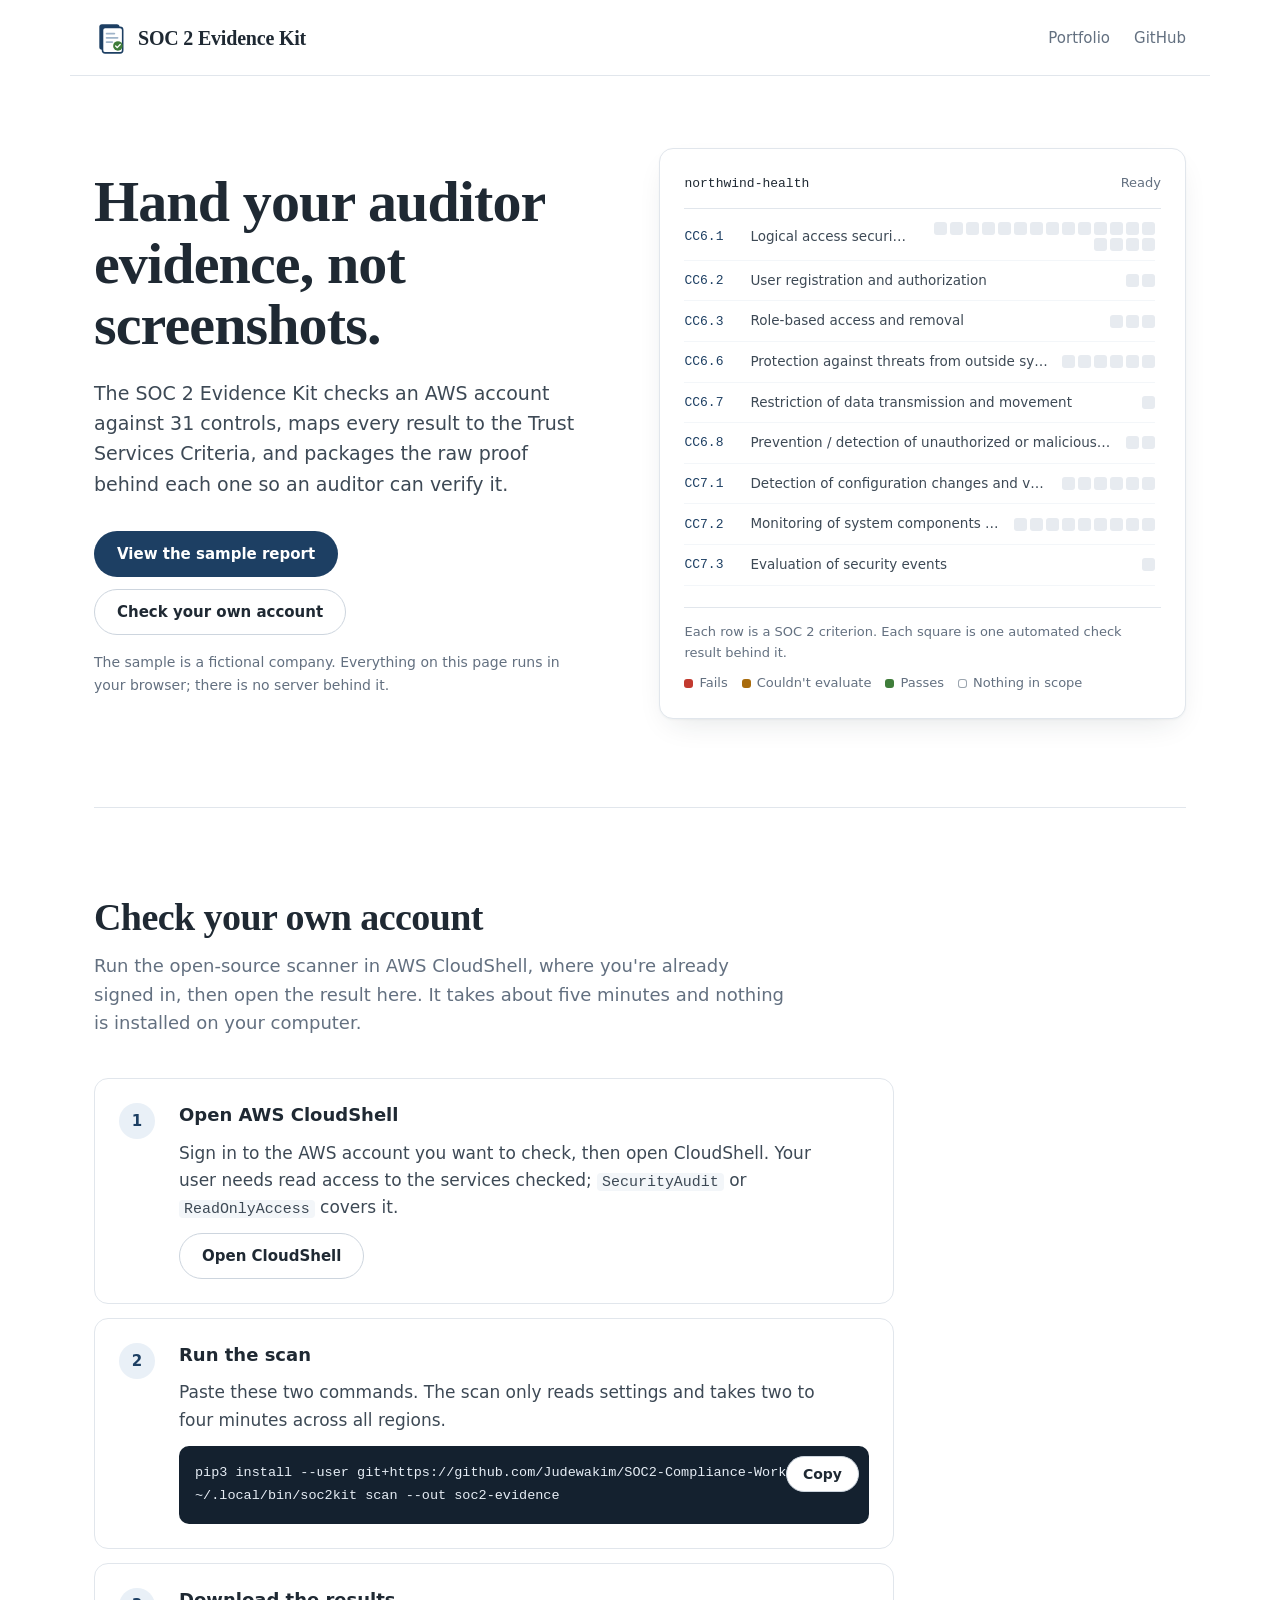
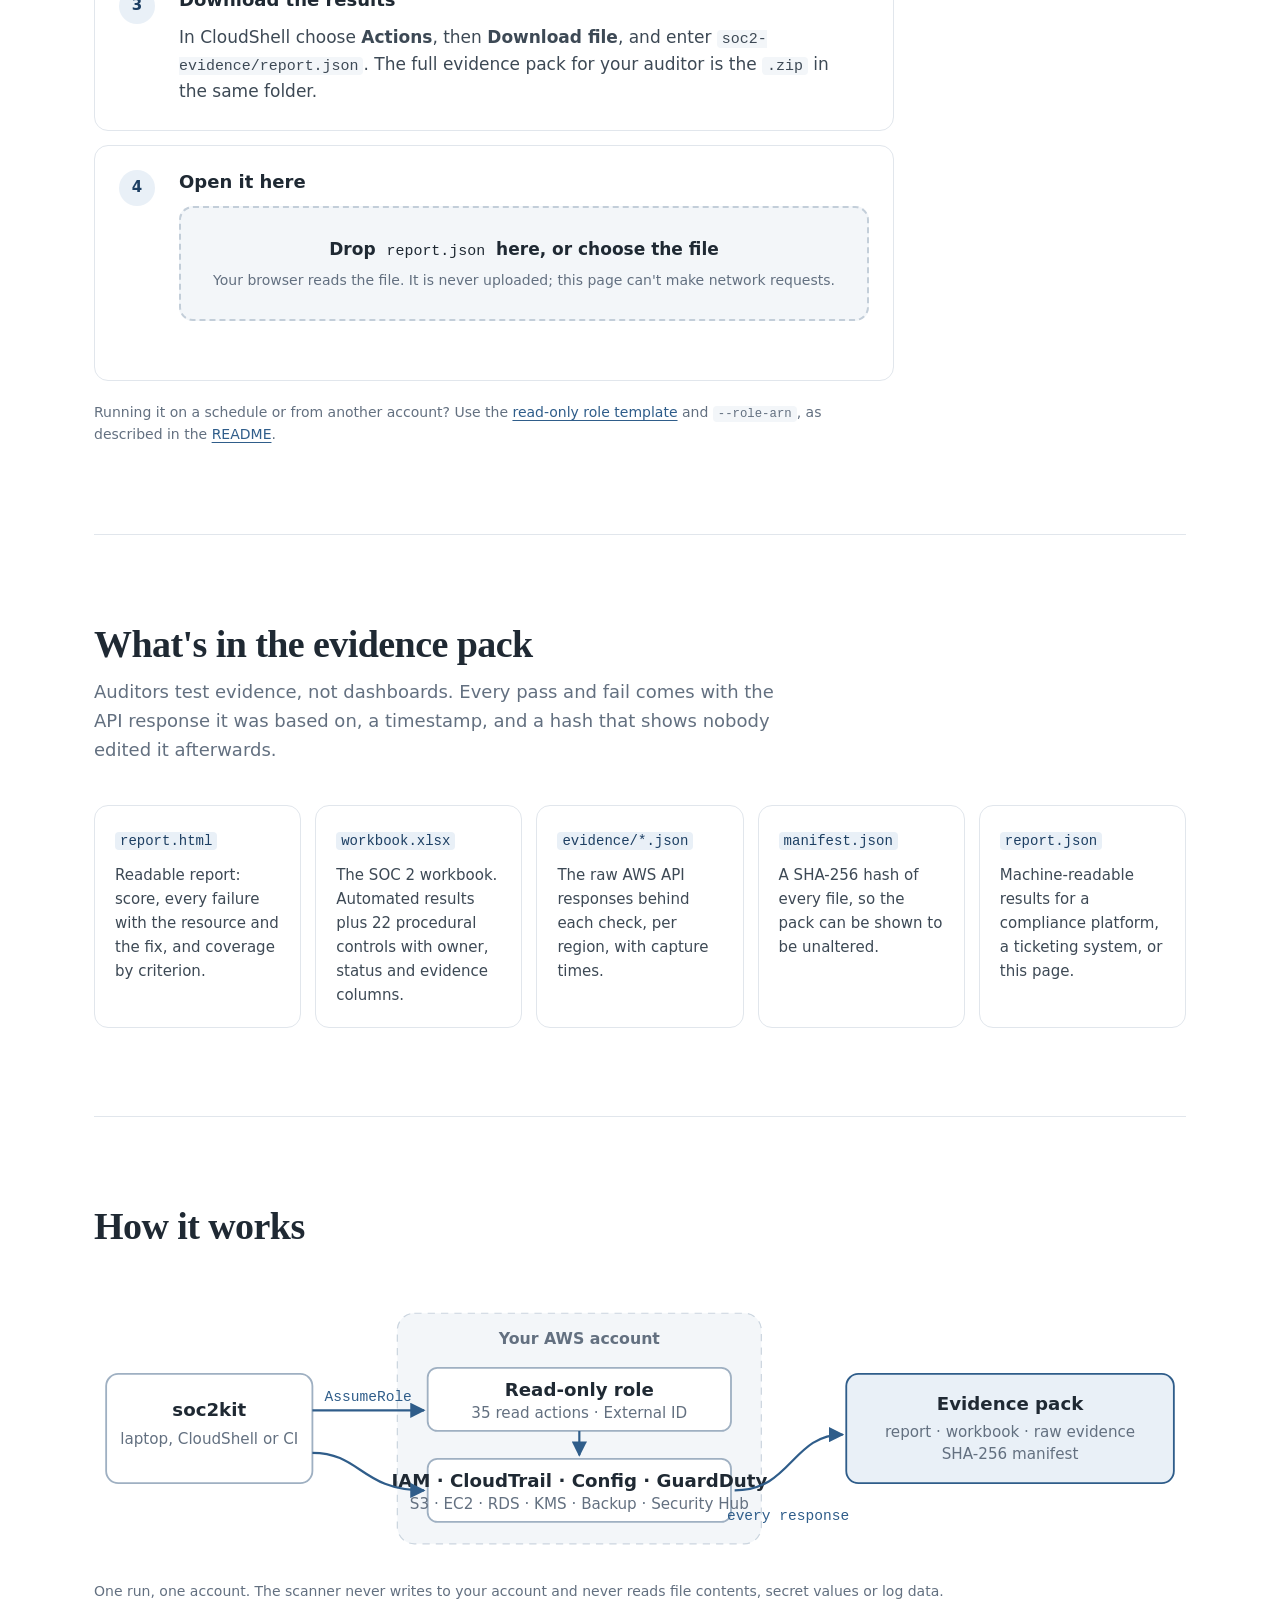
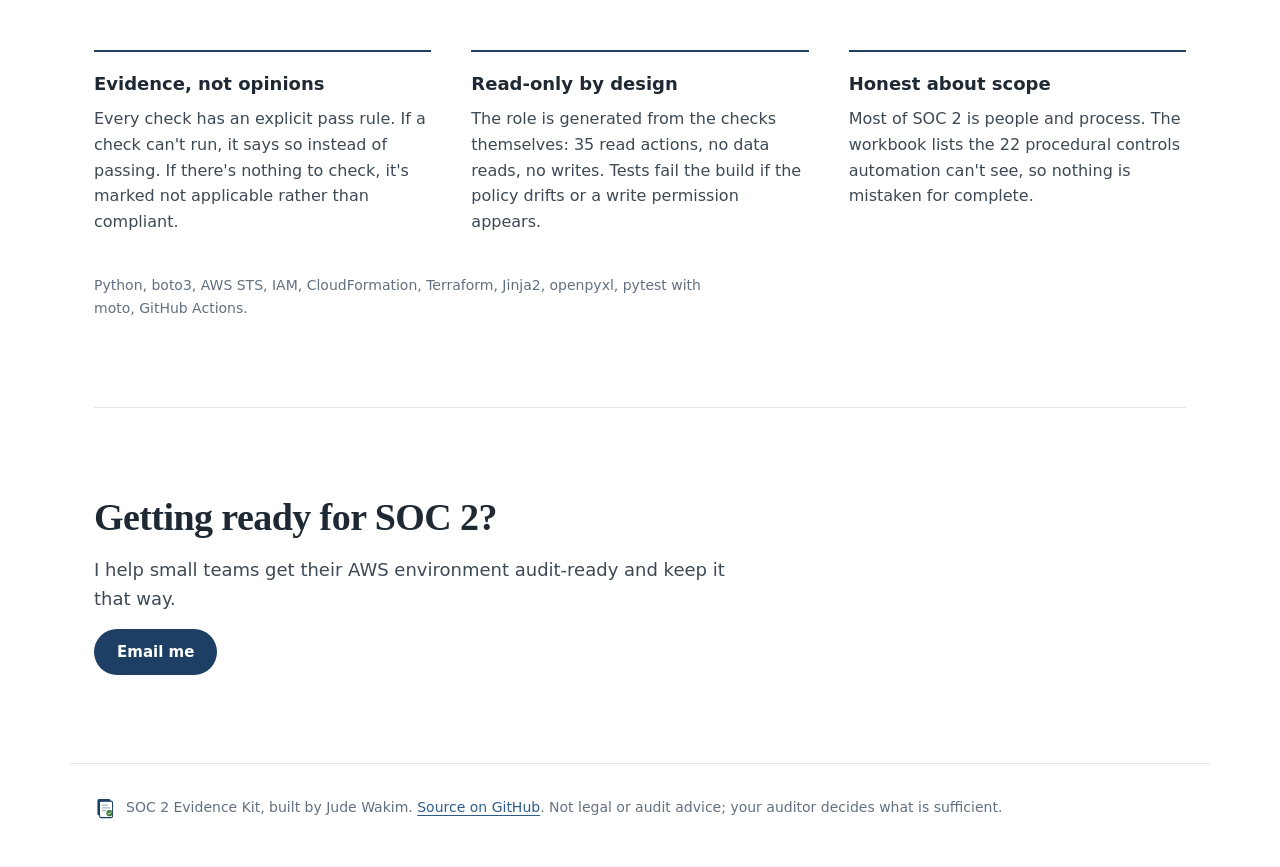
==== web/index.html @ bc545b7a "Add zero-backend demo page and Python 3.9 support - web/: static demo page in the S3 Sentry style. S" ====
<!doctype html>
<html lang="en">
<head>
<meta charset="utf-8">
<meta name="viewport" content="width=device-width, initial-scale=1">
<title>SOC 2 Evidence Kit — Jude Wakim</title>
<meta name="description" content="SOC 2 Evidence Kit scans an AWS account with a read-only role and produces auditor-ready evidence mapped to the Trust Services Criteria. View a sample report or open your own.">
<meta http-equiv="Content-Security-Policy" content="default-src 'self'; script-src 'self'; style-src 'self' https://fonts.googleapis.com; font-src https://fonts.gstatic.com; img-src 'self' data:; connect-src 'none'; base-uri 'none'; form-action 'none'">
<meta name="referrer" content="no-referrer">
<link rel="icon" href="logo.svg" type="image/svg+xml">
<link rel="preconnect" href="https://fonts.googleapis.com">
<link rel="preconnect" href="https://fonts.gstatic.com" crossorigin>
<link rel="stylesheet" href="https://fonts.googleapis.com/css2?family=Source+Serif+4:opsz,wght@8..60,600;8..60,700&family=IBM+Plex+Sans:wght@400;500;600&family=IBM+Plex+Mono:wght@400;500&display=swap">
<link rel="stylesheet" href="styles.css">
</head>
<body>
<a class="skip" href="#main">Skip to content</a>

<header class="top">
  <a class="brand" href="./" aria-label="SOC 2 Evidence Kit home">
    <img src="logo.svg" alt="" width="34" height="34">
    <span>SOC 2 Evidence Kit</span>
  </a>
  <nav aria-label="Project links">
    <a href="https://wakimworks.com/judewakim/">Portfolio</a>
    <a href="https://github.com/Judewakim/SOC2-Compliance-Workbook">GitHub</a>
  </nav>
</header>

<main id="main">
  <section class="hero" aria-labelledby="title">
    <div class="hero-text">
      <h1 id="title">Hand your auditor evidence, not screenshots.</h1>
      <p class="lede">The SOC 2 Evidence Kit checks an AWS account against 31 controls, maps every result to the Trust Services Criteria, and packages the raw proof behind each one so an auditor can verify it.</p>
      <div class="hero-actions">
        <button class="btn primary" id="run-sample" type="button">View the sample report</button>
        <a class="btn ghost" href="#run">Check your own account</a>
      </div>
      <p class="fine">The sample is a fictional company. Everything on this page runs in your browser; there is no server behind it.</p>
    </div>

    <figure class="board-card" aria-labelledby="board-caption">
      <div class="board-head">
        <span id="board-account">northwind-health</span>
        <span id="board-progress" aria-live="polite">Ready</span>
      </div>
      <ol class="board" id="board"></ol>
      <figcaption id="board-caption" class="legend">
        <span class="legend-text">Each row is a SOC 2 criterion. Each square is one automated check result behind it.</span>
        <span class="keys">
          <span class="key"><i class="dot" data-k="FAIL"></i>Fails</span>
          <span class="key"><i class="dot" data-k="ERROR"></i>Couldn't evaluate</span>
          <span class="key"><i class="dot" data-k="PASS"></i>Passes</span>
          <span class="key"><i class="dot" data-k="NA"></i>Nothing in scope</span>
        </span>
      </figcaption>
    </figure>
  </section>

  <section class="report" id="report" aria-labelledby="report-title" hidden>
    <div class="report-head">
      <div>
        <p class="eyebrow" id="report-source"></p>
        <h2 id="report-title">SOC 2 evidence report</h2>
        <p class="meta" id="report-meta"></p>
      </div>
      <div class="downloads" id="downloads" hidden>
        <a class="btn ghost small" href="sample/report.html" target="_blank" rel="noopener">Full HTML report</a>
        <a class="btn ghost small" href="sample/workbook.xlsx" download>Workbook (.xlsx)</a>
        <a class="btn primary small" href="sample/soc2-evidence-sample.zip" download>Evidence pack (.zip)</a>
      </div>
    </div>

    <dl class="stats" id="stats"></dl>

    <div class="filters" role="group" aria-label="Filter results">
      <button type="button" class="chip" data-filter="FAIL" aria-pressed="true">Failing</button>
      <button type="button" class="chip" data-filter="ERROR" aria-pressed="false">Couldn't evaluate</button>
      <button type="button" class="chip" data-filter="PASS" aria-pressed="false">Passing</button>
      <button type="button" class="chip" data-filter="ALL" aria-pressed="false">All</button>
    </div>
    <ul class="results" id="results"></ul>

    <details class="coverage">
      <summary>Coverage by Trust Services Criterion</summary>
      <div class="table-wrap">
        <table class="criteria">
          <thead><tr><th scope="col">Criterion</th><th scope="col">What it covers</th><th scope="col">Automated</th><th scope="col">Manual controls</th></tr></thead>
          <tbody id="criteria-body"></tbody>
        </table>
      </div>
    </details>
    <p class="fine" id="report-note"></p>
  </section>

  <section class="run" id="run" aria-labelledby="run-title">
    <div class="section-intro">
      <h2 id="run-title">Check your own account</h2>
      <p>Run the open-source scanner in AWS CloudShell, where you're already signed in, then open the result here. It takes about five minutes and nothing is installed on your computer.</p>
    </div>

    <ol class="steps">
      <li class="step">
        <div class="step-body">
          <h3>Open AWS CloudShell</h3>
          <p>Sign in to the AWS account you want to check, then open CloudShell. Your user needs read access to the services checked; <code>SecurityAudit</code> or <code>ReadOnlyAccess</code> covers it.</p>
          <a class="btn ghost" href="https://console.aws.amazon.com/cloudshell/home" target="_blank" rel="noopener noreferrer">Open CloudShell</a>
        </div>
      </li>
      <li class="step">
        <div class="step-body">
          <h3>Run the scan</h3>
          <p>Paste these two commands. The scan only reads settings and takes two to four minutes across all regions.</p>
          <div class="code">
            <pre id="cmd"><code>pip3 install --user git+https://github.com/Judewakim/SOC2-Compliance-Workbook.git
~/.local/bin/soc2kit scan --out soc2-evidence</code></pre>
            <button class="btn ghost small copy" type="button" data-copy="cmd">Copy</button>
          </div>
        </div>
      </li>
      <li class="step">
        <div class="step-body">
          <h3>Download the results</h3>
          <p>In CloudShell choose <b>Actions</b>, then <b>Download file</b>, and enter <code>soc2-evidence/report.json</code>. The full evidence pack for your auditor is the <code>.zip</code> in the same folder.</p>
        </div>
      </li>
      <li class="step">
        <div class="step-body">
          <h3>Open it here</h3>
          <label class="drop" id="drop" for="file">
            <input type="file" id="file" accept=".json,application/json">
            <span class="drop-title">Drop <code>report.json</code> here, or choose the file</span>
            <span class="fine">Your browser reads the file. It is never uploaded; this page can't make network requests.</span>
          </label>
          <p class="status" id="file-status" role="status"></p>
        </div>
      </li>
    </ol>
    <p class="fine run-alt">Running it on a schedule or from another account? Use the <a href="https://github.com/Judewakim/SOC2-Compliance-Workbook/blob/main/iam/cloudformation/soc2kit-readonly-role.yaml">read-only role template</a> and <code>--role-arn</code>, as described in the <a href="https://github.com/Judewakim/SOC2-Compliance-Workbook#deploying-the-read-only-role">README</a>.</p>
  </section>

  <section class="pack" aria-labelledby="pack-title">
    <div class="section-intro">
      <h2 id="pack-title">What's in the evidence pack</h2>
      <p>Auditors test evidence, not dashboards. Every pass and fail comes with the API response it was based on, a timestamp, and a hash that shows nobody edited it afterwards.</p>
    </div>
    <ul class="files">
      <li><code>report.html</code><p>Readable report: score, every failure with the resource and the fix, and coverage by criterion.</p></li>
      <li><code>workbook.xlsx</code><p>The SOC 2 workbook. Automated results plus 22 procedural controls with owner, status and evidence columns.</p></li>
      <li><code>evidence/*.json</code><p>The raw AWS API responses behind each check, per region, with capture times.</p></li>
      <li><code>manifest.json</code><p>A SHA-256 hash of every file, so the pack can be shown to be unaltered.</p></li>
      <li><code>report.json</code><p>Machine-readable results for a compliance platform, a ticketing system, or this page.</p></li>
    </ul>
  </section>

  <section class="built" aria-labelledby="built-title">
    <div class="section-intro">
      <h2 id="built-title">How it works</h2>
    </div>

    <figure class="arch" aria-labelledby="arch-caption">
      <svg viewBox="0 0 900 230" role="img" aria-labelledby="arch-title arch-desc">
        <title id="arch-title">SOC 2 Evidence Kit architecture</title>
        <desc id="arch-desc">soc2kit assumes a read-only role in the AWS account with STS and an External ID, runs 31 checks across every enabled region, captures each API response, and writes an evidence pack for the auditor.</desc>
        <defs>
          <marker id="arrow" viewBox="0 0 10 10" refX="9" refY="5" markerWidth="7" markerHeight="7" orient="auto-start-reverse"><path d="M0 0L10 5L0 10z" class="arrowhead"/></marker>
        </defs>
        <g class="box"><rect x="10" y="70" width="170" height="90" rx="10"/><text x="95" y="105">soc2kit</text><text x="95" y="128" class="sub">laptop, CloudShell or CI</text></g>
        <g class="zone"><rect x="250" y="20" width="300" height="190" rx="14"/><text x="400" y="45" class="zone-label">Your AWS account</text></g>
        <g class="box"><rect x="275" y="65" width="250" height="52" rx="8"/><text x="400" y="88">Read-only role</text><text x="400" y="106" class="sub">35 read actions · External ID</text></g>
        <g class="box"><rect x="275" y="140" width="250" height="52" rx="8"/><text x="400" y="163">IAM · CloudTrail · Config · GuardDuty</text><text x="400" y="181" class="sub">S3 · EC2 · RDS · KMS · Backup · Security Hub</text></g>
        <g class="box accent"><rect x="620" y="70" width="270" height="90" rx="10"/><text x="755" y="100">Evidence pack</text><text x="755" y="122" class="sub">report · workbook · raw evidence</text><text x="755" y="140" class="sub">SHA-256 manifest</text></g>
        <path class="flow" d="M180 100 H272" marker-end="url(#arrow)"/>
        <text x="226" y="92" class="flow-label">AssumeRole</text>
        <path class="flow" d="M400 117 V137" marker-end="url(#arrow)"/>
        <path class="flow" d="M180 135 C 220 135, 220 166, 272 166" marker-end="url(#arrow)"/>
        <path class="flow" d="M528 166 C 575 166, 575 120, 617 120" marker-end="url(#arrow)"/>
        <text x="572" y="190" class="flow-label">every response</text>
      </svg>
      <figcaption id="arch-caption" class="fine">One run, one account. The scanner never writes to your account and never reads file contents, secret values or log data.</figcaption>
    </figure>

    <div class="built-grid">
      <div>
        <h3>Evidence, not opinions</h3>
        <p>Every check has an explicit pass rule. If a check can't run, it says so instead of passing. If there's nothing to check, it's marked not applicable rather than compliant.</p>
      </div>
      <div>
        <h3>Read-only by design</h3>
        <p>The role is generated from the checks themselves: 35 read actions, no data reads, no writes. Tests fail the build if the policy drifts or a write permission appears.</p>
      </div>
      <div>
        <h3>Honest about scope</h3>
        <p>Most of SOC 2 is people and process. The workbook lists the 22 procedural controls automation can't see, so nothing is mistaken for complete.</p>
      </div>
    </div>
    <p class="stack">Python, boto3, AWS STS, IAM, CloudFormation, Terraform, Jinja2, openpyxl, pytest with moto, GitHub Actions.</p>
  </section>

  <section class="contact" aria-labelledby="contact-title">
    <h2 id="contact-title">Getting ready for SOC 2?</h2>
    <p>I help small teams get their AWS environment audit-ready and keep it that way.</p>
    <a class="btn primary" href="mailto:judewakim@wakimworks.com?subject=SOC%202%20readiness">Email me</a>
  </section>
</main>

<footer class="foot">
  <img src="logo.svg" alt="" width="22" height="22">
  <p>SOC 2 Evidence Kit, built by Jude Wakim. <a href="https://github.com/Judewakim/SOC2-Compliance-Workbook">Source on GitHub</a>. Not legal or audit advice; your auditor decides what is sufficient.</p>
</footer>

<script src="sample-report.js"></script>
<script src="app.js"></script>
</body>
</html>
---- web/styles.css ----
/* SOC 2 Evidence Kit. Same type and layout family as S3 Sentry; ledger blue instead of green.
   Status colours are the only other hues on the page. */
:root {
  --white: #ffffff;
  --wash: #f3f6f9;
  --ink: #1f2933;
  --navy: #1d3f63;
  --muted: #637080;
  --line: #e1e6ec;
  --blue: #2f5d8a;
  --blue-wash: #e9f0f7;

  --pass: #3f7d3a;   --pass-wash: #e8f3e6;
  --fail: #c23a2f;   --fail-wash: #fbeceb;
  --error: #a86b0c;  --error-wash: #fbf2df;
  --na: #8a94a0;
  --idle: #e7ebf0;
  --focus: #2f5d8a;

  --serif: "Source Serif 4", Georgia, "Times New Roman", serif;
  --sans: "IBM Plex Sans", system-ui, -apple-system, sans-serif;
  --mono: "IBM Plex Mono", ui-monospace, Menlo, monospace;

  --r-sm: 6px; --r: 10px; --r-lg: 14px;
}

* { box-sizing: border-box; }
[hidden] { display: none !important; }
html { -webkit-text-size-adjust: 100%; scroll-behavior: smooth; }
@media (prefers-reduced-motion: reduce) { html { scroll-behavior: auto; } }
body { margin: 0; background: var(--white); color: var(--ink); font: 400 17px/1.6 var(--sans); -webkit-font-smoothing: antialiased; }
a { color: var(--blue); text-underline-offset: 3px; text-decoration-thickness: 1px; }
a:hover { color: var(--navy); }
:focus-visible { outline: 2px solid var(--focus); outline-offset: 3px; border-radius: 4px; }
.skip { position: absolute; left: -999px; top: 8px; background: var(--ink); color: #fff; padding: 8px 12px; border-radius: var(--r-sm); }
.skip:focus { left: 8px; }
code { font: 400 0.88em var(--mono); background: var(--wash); padding: 1px 5px; border-radius: 4px; }

h1, h2, h3 { margin: 0; color: var(--ink); }
h1, h2 { font-family: var(--serif); font-weight: 700; letter-spacing: -0.015em; }
h1 { font-size: clamp(38px, 5.2vw, 58px); line-height: 1.06; }
h2 { font-size: clamp(28px, 3.4vw, 38px); line-height: 1.15; }
h3 { font: 600 18px/1.35 var(--sans); }
p { margin: 0; }
.fine { font-size: 14px; color: var(--muted); }
.eyebrow { font-size: 13px; font-weight: 600; letter-spacing: 0.04em; text-transform: uppercase; color: var(--blue); margin-bottom: 8px; }

/* ------------------------------------------------------------ frame */
.top, main, .foot { max-width: 1140px; margin: 0 auto; padding-left: 24px; padding-right: 24px; }
.top { display: flex; align-items: center; justify-content: space-between; height: 76px; border-bottom: 1px solid var(--line); }
.brand { display: inline-flex; align-items: center; gap: 10px; text-decoration: none; color: var(--ink); }
.brand span { font: 700 20px/1 var(--serif); letter-spacing: -0.01em; }
.top nav { display: flex; gap: 24px; font-size: 15px; }
.top nav a { color: var(--muted); text-decoration: none; }
.top nav a:hover { color: var(--blue); }
main > section { padding: 88px 0; }
main > section + section { border-top: 1px solid var(--line); }
.section-intro { max-width: 64ch; margin-bottom: 40px; }
.section-intro p { margin-top: 12px; color: var(--muted); font-size: 18px; }
.foot { display: flex; align-items: center; gap: 10px; padding-top: 32px; padding-bottom: 48px; border-top: 1px solid var(--line); color: var(--muted); font-size: 14px; }

/* ---------------------------------------------------------- buttons */
.btn {
  display: inline-flex; align-items: center; justify-content: center;
  min-height: 46px; padding: 0 22px; font: 600 15px/1 var(--sans);
  border-radius: 999px; border: 1.5px solid transparent; text-decoration: none; cursor: pointer;
  transition: background-color 140ms ease, border-color 140ms ease, color 140ms ease;
}
.btn.primary { background: var(--navy); color: var(--white); }
.btn.primary:hover { background: #142d47; color: var(--white); }
.btn.ghost { background: var(--white); color: var(--ink); border-color: #cdd5de; }
.btn.ghost:hover { border-color: var(--navy); color: var(--navy); }
.btn.small { min-height: 36px; padding: 0 16px; font-size: 14px; }

/* ------------------------------------------------------------- hero */
.hero { display: grid; grid-template-columns: minmax(0, 1fr) minmax(0, 1.05fr); gap: 64px; align-items: center; padding-top: 72px !important; }
.lede { margin: 22px 0 32px; font-size: 19px; color: #3d4955; max-width: 46ch; }
.hero-actions { display: flex; flex-wrap: wrap; gap: 12px; margin-bottom: 16px; }

.board-card {
  margin: 0; padding: 24px; background: var(--white);
  border: 1px solid var(--line); border-radius: var(--r-lg);
  box-shadow: 0 1px 2px rgba(31, 41, 51, 0.04), 0 12px 32px -12px rgba(31, 41, 51, 0.14);
}
.board-head { display: flex; justify-content: space-between; gap: 12px; align-items: baseline; padding-bottom: 14px; margin-bottom: 4px; border-bottom: 1px solid var(--line); font-size: 13px; color: var(--muted); }
#board-account { font: 500 13px var(--mono); color: var(--ink); }
#board-progress { white-space: nowrap; }
.board { list-style: none; margin: 0; padding: 0 6px 0 0; max-height: 380px; overflow-y: auto; overscroll-behavior: contain; scrollbar-width: thin; scrollbar-color: #c6cfd8 transparent; }
.crit { display: grid; grid-template-columns: 54px minmax(0, 1fr) auto; gap: 12px; align-items: center; padding: 9px 0; border-bottom: 1px solid var(--wash); }
.crit:last-child { border-bottom: 0; }
.crit-id { font: 500 13px var(--mono); color: var(--navy); }
.crit-name { font-size: 13.5px; color: #3d4955; overflow: hidden; text-overflow: ellipsis; white-space: nowrap; }
.pips { display: flex; flex-wrap: wrap; gap: 3px; justify-content: flex-end; max-width: 236px; }
.pip { display: block; width: 13px; height: 13px; border-radius: 3px; background: var(--idle); transition: background-color 180ms ease, box-shadow 180ms ease; }
.pip.on[data-s="PASS"] { background: var(--pass); }
.pip.on[data-s="FAIL"] { background: var(--fail); }
.pip.on[data-s="ERROR"] { background: var(--error); }
.pip.on[data-s="N/A"] { background: transparent; box-shadow: inset 0 0 0 1px #b4bdc7; }
.manual-only { font-size: 12px; color: var(--muted); white-space: nowrap; }
.legend { display: grid; gap: 10px; margin-top: 14px; padding-top: 14px; border-top: 1px solid var(--line); font-size: 13px; color: var(--muted); }
.keys { display: flex; flex-wrap: wrap; gap: 6px 14px; }
.key { display: inline-flex; align-items: center; gap: 6px; }
.dot { display: inline-block; width: 9px; height: 9px; border-radius: 3px; }
.dot[data-k="PASS"] { background: var(--pass); }
.dot[data-k="FAIL"] { background: var(--fail); }
.dot[data-k="ERROR"] { background: var(--error); }
.dot[data-k="NA"] { box-shadow: inset 0 0 0 1px #9aa4ae; }

/* ----------------------------------------------------------- report */
.report-head { display: flex; flex-wrap: wrap; justify-content: space-between; align-items: flex-end; gap: 20px 32px; margin-bottom: 28px; }
.meta { margin-top: 10px; color: var(--muted); font-size: 15px; max-width: 70ch; overflow-wrap: anywhere; }
.downloads { display: flex; flex-wrap: wrap; gap: 10px; }
.stats { display: grid; grid-template-columns: repeat(5, minmax(0, 1fr)); gap: 12px; margin: 0 0 32px; }
.stat { padding: 16px 18px; background: var(--wash); border-radius: var(--r); }
.stat dt { font-size: 13px; color: var(--muted); }
.stat dd { margin: 4px 0 0; font: 700 30px/1.1 var(--serif); color: var(--ink); }
.stat[data-k="score"] { background: var(--navy); }
.stat[data-k="score"] dt { color: #b9c9da; }
.stat[data-k="score"] dd { color: var(--white); }
.stat[data-k="FAIL"] dd { color: var(--fail); }
.stat[data-k="ERROR"] dd { color: var(--error); }
.stat[data-k="PASS"] dd { color: var(--pass); }

.filters { display: inline-flex; flex-wrap: wrap; padding: 4px; background: var(--wash); border-radius: 999px; margin-bottom: 16px; }
.chip { min-height: 34px; padding: 0 16px; font: 500 14px/1 var(--sans); color: var(--muted); background: transparent; border: 0; border-radius: 999px; cursor: pointer; }
.chip[aria-pressed="true"] { background: var(--white); color: var(--ink); box-shadow: 0 1px 3px rgba(31, 41, 51, 0.14); }
.chip .n { margin-left: 6px; font-size: 12.5px; color: var(--muted); }

.results { list-style: none; margin: 0 0 28px; padding: 0; border-top: 1px solid var(--line); }
.result { display: grid; grid-template-columns: 118px minmax(0, 1fr); gap: 20px; padding: 20px 0; border-bottom: 1px solid var(--line); }
.tag { align-self: start; justify-self: start; display: inline-flex; align-items: center; gap: 7px; padding: 4px 10px; border-radius: 999px; font: 600 12.5px/1.3 var(--sans); white-space: nowrap; }
.tag::before { content: ""; width: 7px; height: 7px; border-radius: 50%; background: currentColor; }
.result[data-s="PASS"] .tag { background: var(--pass-wash); color: var(--pass); }
.result[data-s="FAIL"] .tag { background: var(--fail-wash); color: var(--fail); }
.result[data-s="ERROR"] .tag { background: var(--error-wash); color: var(--error); }
.result[data-s="N/A"] .tag { background: var(--wash); color: var(--muted); }
.result-body { display: grid; gap: 4px; max-width: 78ch; }
.result[data-s="PASS"] h3, .result[data-s="N/A"] h3 { font-weight: 500; color: #3d4955; }
.result-meta { font-size: 13.5px; color: var(--muted); }
.result-meta .sep { margin: 0 6px; color: #b4bdc7; }
.result-summary { color: #3d4955; }
.more summary { cursor: pointer; font-size: 14px; font-weight: 600; color: var(--blue); margin-top: 6px; }
.more-body { display: grid; gap: 12px; margin-top: 12px; padding: 16px 18px; background: var(--wash); border-radius: var(--r); }
.more-body h4 { margin: 0 0 4px; font: 600 13px var(--sans); color: var(--muted); text-transform: uppercase; letter-spacing: 0.04em; }
.res-list { margin: 0; padding: 0; list-style: none; display: grid; gap: 6px; }
.res-list li { font-size: 14.5px; }
.res-list code { background: var(--white); overflow-wrap: anywhere; }
.empty { padding: 28px 0; color: var(--muted); }

.coverage summary { cursor: pointer; font-weight: 600; color: var(--ink); padding: 8px 0; }
.coverage[open] summary { margin-bottom: 14px; }
.table-wrap { overflow-x: auto; border: 1px solid var(--line); border-radius: var(--r-lg); margin-bottom: 18px; }
.criteria { width: 100%; border-collapse: collapse; font-size: 15px; min-width: 680px; }
.criteria th, .criteria td { padding: 12px 16px; text-align: left; vertical-align: top; border-bottom: 1px solid var(--line); }
.criteria tbody tr:last-child th, .criteria tbody tr:last-child td { border-bottom: 0; }
.criteria thead th { font-size: 13px; font-weight: 600; color: var(--muted); background: var(--wash); }
.criteria tbody th { font: 500 14px var(--mono); color: var(--navy); white-space: nowrap; }
.criteria td { color: #3d4955; }
.criteria .counts { white-space: nowrap; }
.criteria .counts b { font-weight: 600; }
.criteria .counts .f { color: var(--fail); }
.criteria .counts .p { color: var(--pass); }

/* -------------------------------------------------------------- run */
.steps { list-style: none; counter-reset: step; margin: 0 0 20px; padding: 0; display: grid; gap: 14px; max-width: 800px; }
.step { counter-increment: step; display: grid; grid-template-columns: 40px 1fr; gap: 20px; padding: 24px; border: 1px solid var(--line); border-radius: var(--r-lg); }
.step::before { content: counter(step); display: grid; place-items: center; width: 36px; height: 36px; border-radius: 50%; font: 600 15px/1 var(--sans); color: var(--navy); background: var(--blue-wash); }
.step-body { display: grid; grid-template-columns: minmax(0, 1fr); gap: 12px; justify-items: start; min-width: 0; }
.step-body > * { max-width: 100%; }
.step-body p code { overflow-wrap: anywhere; }
.step-body p { max-width: 62ch; color: #3d4955; }
.code { position: relative; width: 100%; }
.code pre { margin: 0; padding: 16px 92px 16px 16px; overflow-x: auto; background: #14212f; color: #e6edf5; border-radius: var(--r); font: 13.5px/1.7 var(--mono); }
.code pre code { background: none; padding: 0; color: inherit; font-size: inherit; }
.copy { position: absolute; top: 10px; right: 10px; }
.drop { display: grid; gap: 6px; width: 100%; padding: 28px 24px; text-align: center; justify-items: center; border: 2px dashed #c3ced9; border-radius: var(--r-lg); background: var(--wash); cursor: pointer; transition: border-color 140ms ease, background-color 140ms ease; }
.drop:hover, .drop.over { border-color: var(--blue); background: var(--blue-wash); }
.drop:focus-within { outline: 2px solid var(--focus); outline-offset: 3px; }
.drop input { position: absolute; width: 1px; height: 1px; opacity: 0; }
.drop-title { font-weight: 600; }
.status { font-size: 15px; min-height: 1.5em; }
.status[data-tone="ok"] { color: var(--pass); font-weight: 600; }
.status[data-tone="err"] { color: var(--fail); font-weight: 600; }
.run-alt { max-width: 800px; }

/* ------------------------------------------------------------- pack */
.files { list-style: none; margin: 0; padding: 0; display: grid; grid-template-columns: repeat(auto-fit, minmax(200px, 1fr)); gap: 14px; }
.files li { padding: 20px; border: 1px solid var(--line); border-radius: var(--r-lg); }
.files code { font-size: 14px; color: var(--navy); background: var(--blue-wash); }
.files p { margin-top: 10px; font-size: 15px; color: #3d4955; }

/* ------------------------------------------------------------ built */
.arch { margin: 0 0 48px; }
.arch svg { width: 100%; height: auto; display: block; }
.arch .box rect { fill: var(--white); stroke: #9fb0c2; stroke-width: 1.5; }
.arch .box.accent rect { fill: var(--blue-wash); stroke: var(--blue); }
.arch .zone rect { fill: var(--wash); stroke: #cbd5df; stroke-dasharray: 6 5; }
.arch text { font: 600 15px var(--sans); fill: var(--ink); text-anchor: middle; }
.arch text.sub { font: 400 12.5px var(--sans); fill: var(--muted); }
.arch text.zone-label { font: 600 13px var(--sans); fill: var(--muted); }
.arch text.flow-label { font: 500 12px var(--mono); fill: var(--blue); }
.arch .flow { fill: none; stroke: var(--blue); stroke-width: 1.8; }
.arch .arrowhead { fill: var(--blue); }
.arch figcaption { margin-top: 12px; }
.built-grid { display: grid; grid-template-columns: repeat(3, minmax(0, 1fr)); gap: 40px; margin-bottom: 40px; }
.built-grid > div { padding-top: 20px; border-top: 2px solid var(--navy); }
.built-grid h3 { margin-bottom: 10px; }
.built-grid p { color: #3d4955; font-size: 16px; }
.stack { font-size: 14px; color: var(--muted); max-width: 72ch; }

.contact { display: grid; justify-items: start; gap: 16px; }
.contact p { color: #3d4955; font-size: 18px; max-width: 56ch; }

/* ------------------------------------------------------- responsive */
@media (max-width: 940px) {
  .hero { grid-template-columns: 1fr; gap: 48px; }
  .built-grid { grid-template-columns: 1fr; gap: 28px; }
  .stats { grid-template-columns: repeat(3, minmax(0, 1fr)); }
}
@media (max-width: 560px) {
  body { font-size: 16px; }
  .top, main, .foot { padding-left: 16px; padding-right: 16px; }
  .top { height: 64px; }
  .brand span { font-size: 17px; }
  .top nav { gap: 14px; font-size: 14px; }
  main > section { padding: 56px 0; }
  .hero { padding-top: 40px !important; }
  .lede { font-size: 17px; }
  .board-card { padding: 16px; }
  .crit { grid-template-columns: 48px minmax(0, 1fr); }
  .crit .pips, .crit .manual-only { grid-column: 2; justify-content: flex-start; max-width: none; }
  .stats { grid-template-columns: repeat(2, minmax(0, 1fr)); }
  .stat[data-k="score"] { grid-column: 1 / -1; }
  .result { grid-template-columns: 1fr; gap: 10px; }
  .step { grid-template-columns: 1fr; gap: 12px; padding: 18px; }
  .code pre { padding-right: 16px; padding-bottom: 56px; }
  .copy { top: auto; bottom: 10px; }
  .foot { align-items: flex-start; }
}
@media (prefers-reduced-motion: reduce) { .pip, .btn { transition: none; } }
.crit-more { padding: 12px 0 2px; font-size: 13px; color: var(--muted); }
@media (max-width: 700px) {
  .arch { overflow-x: auto; }
  .arch svg { min-width: 640px; }
}
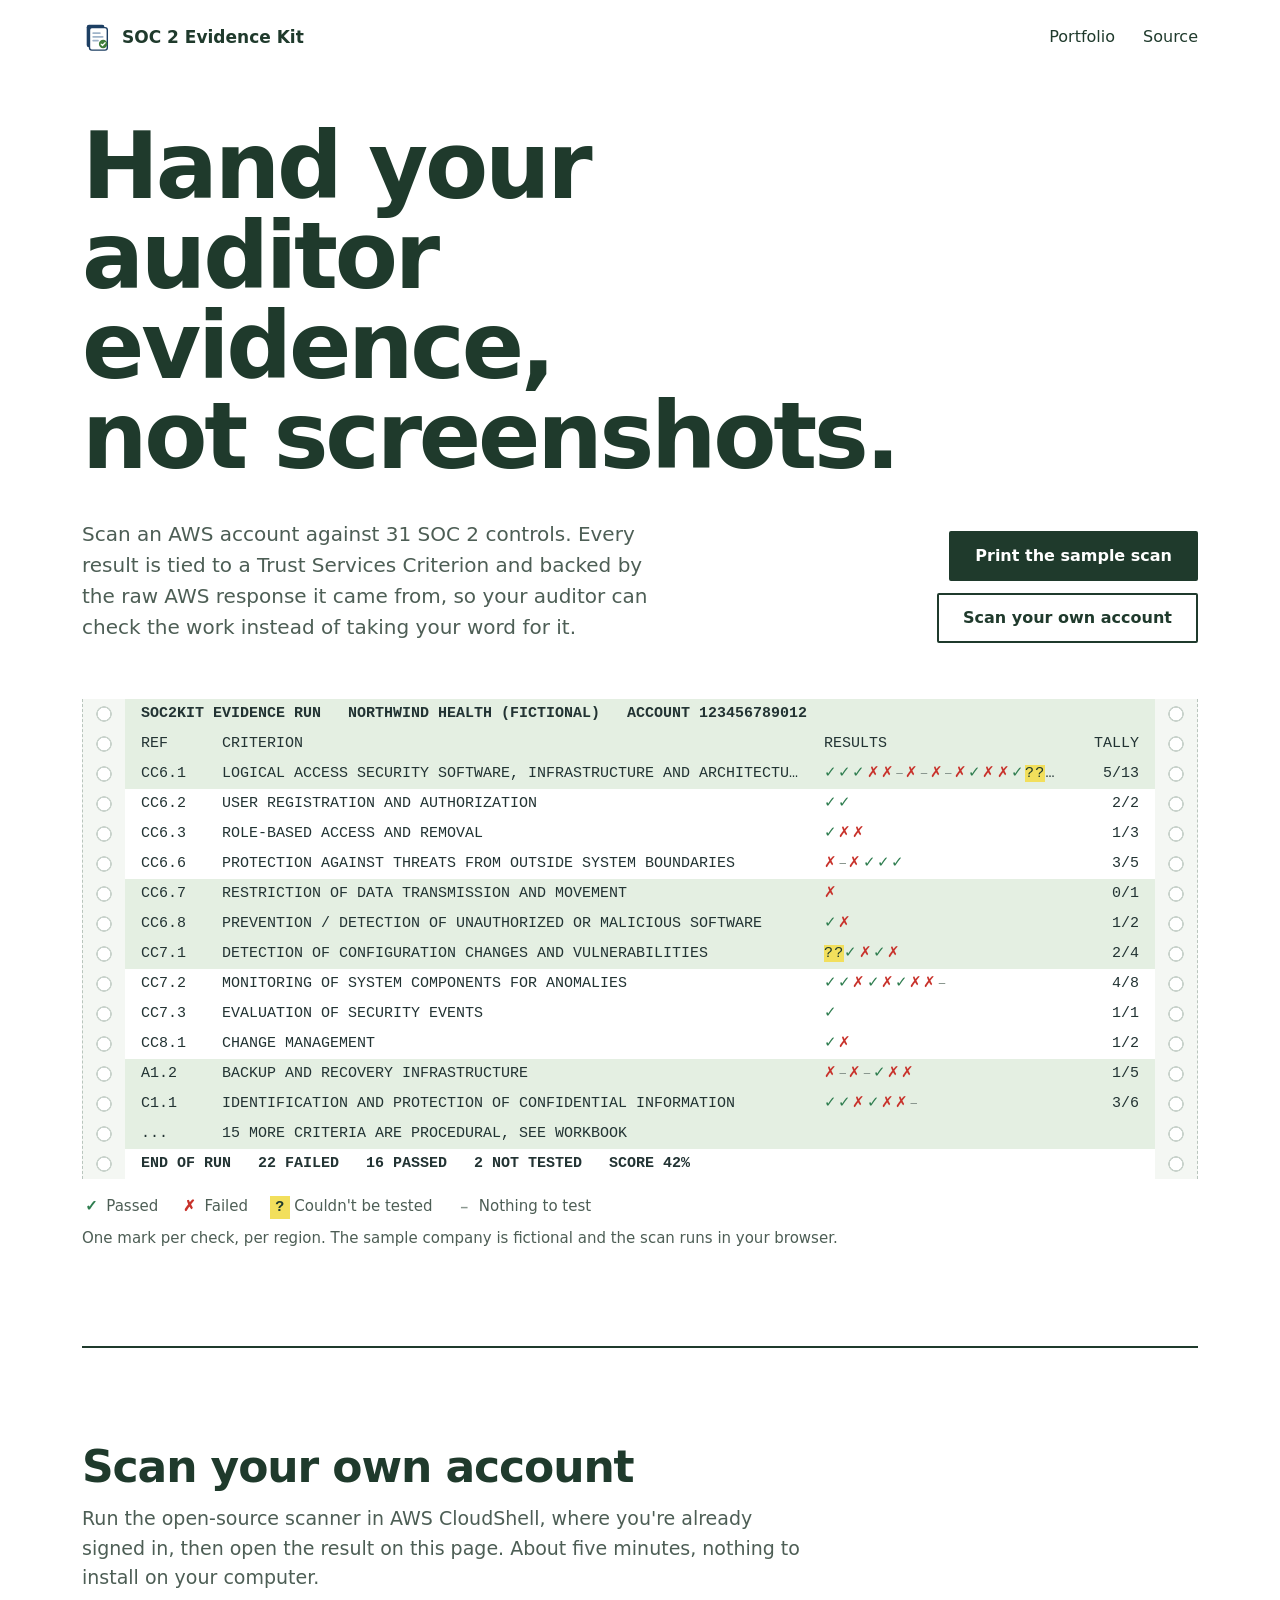
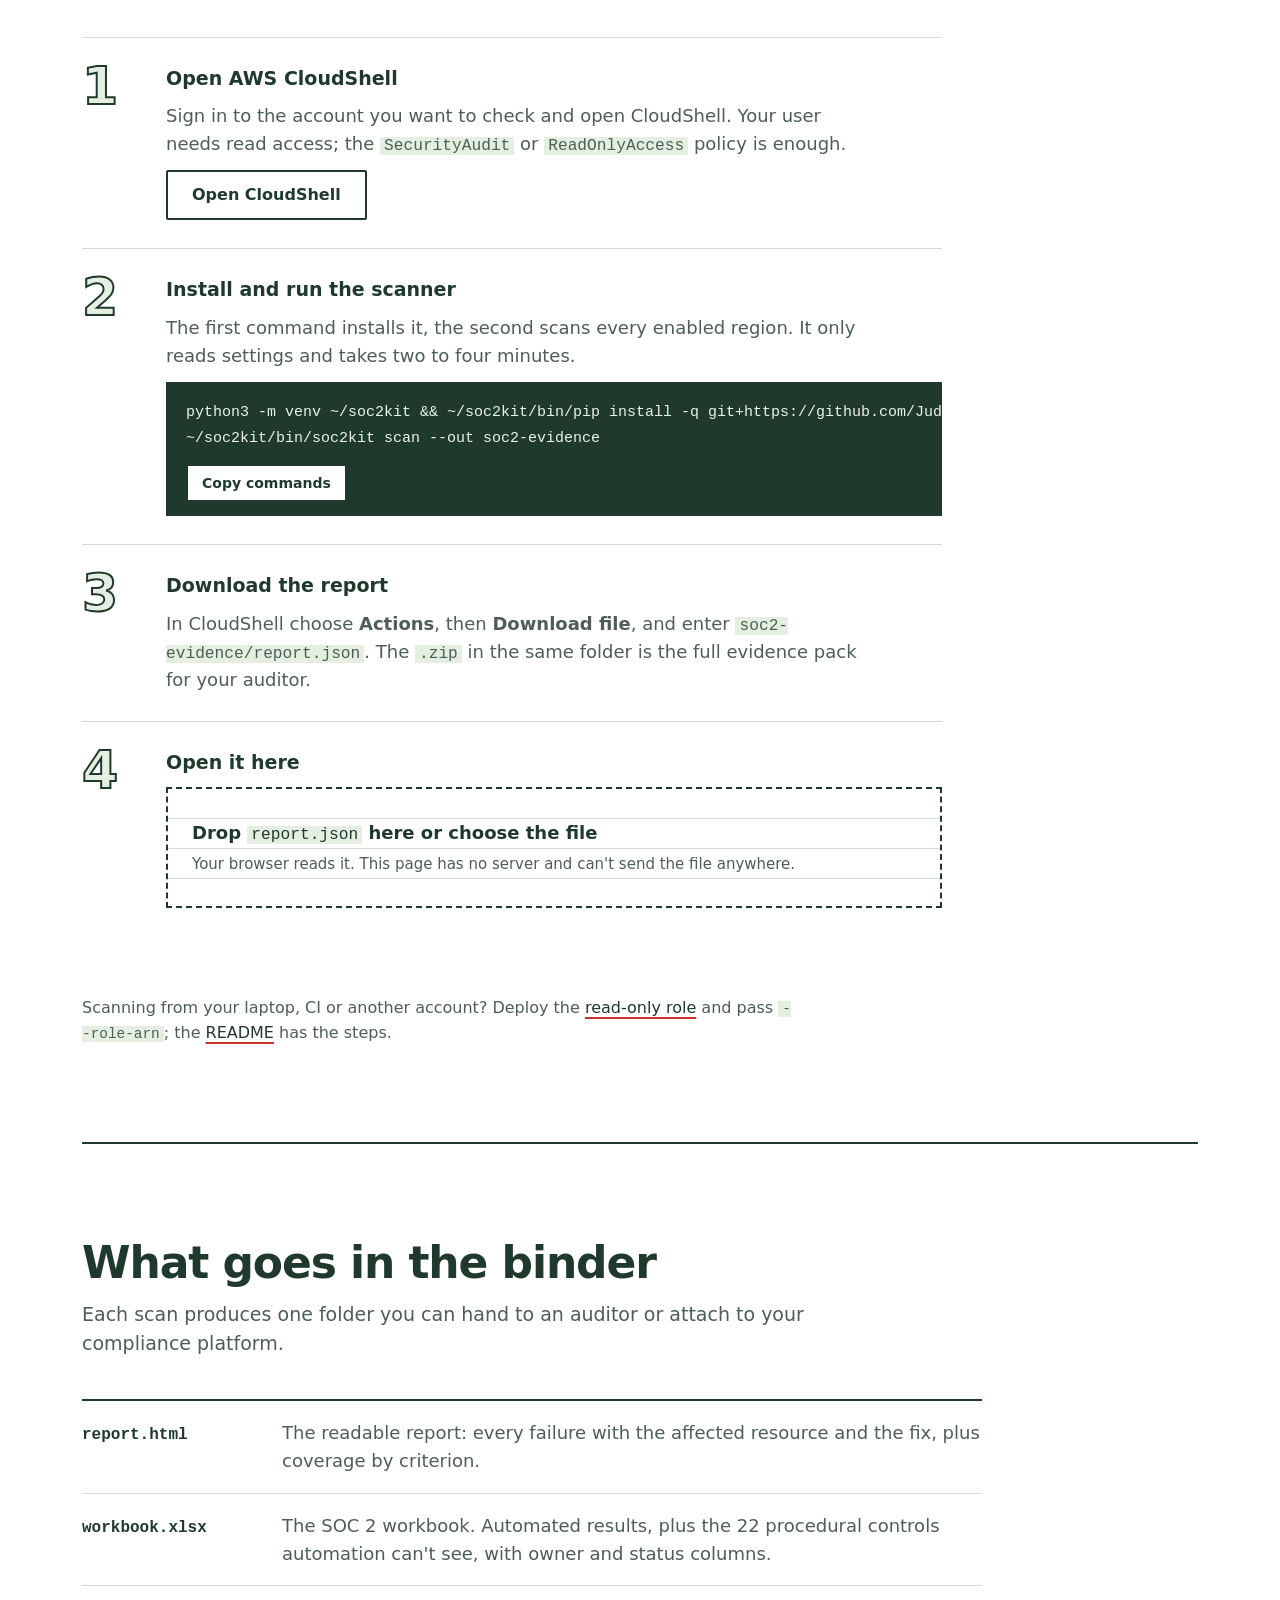
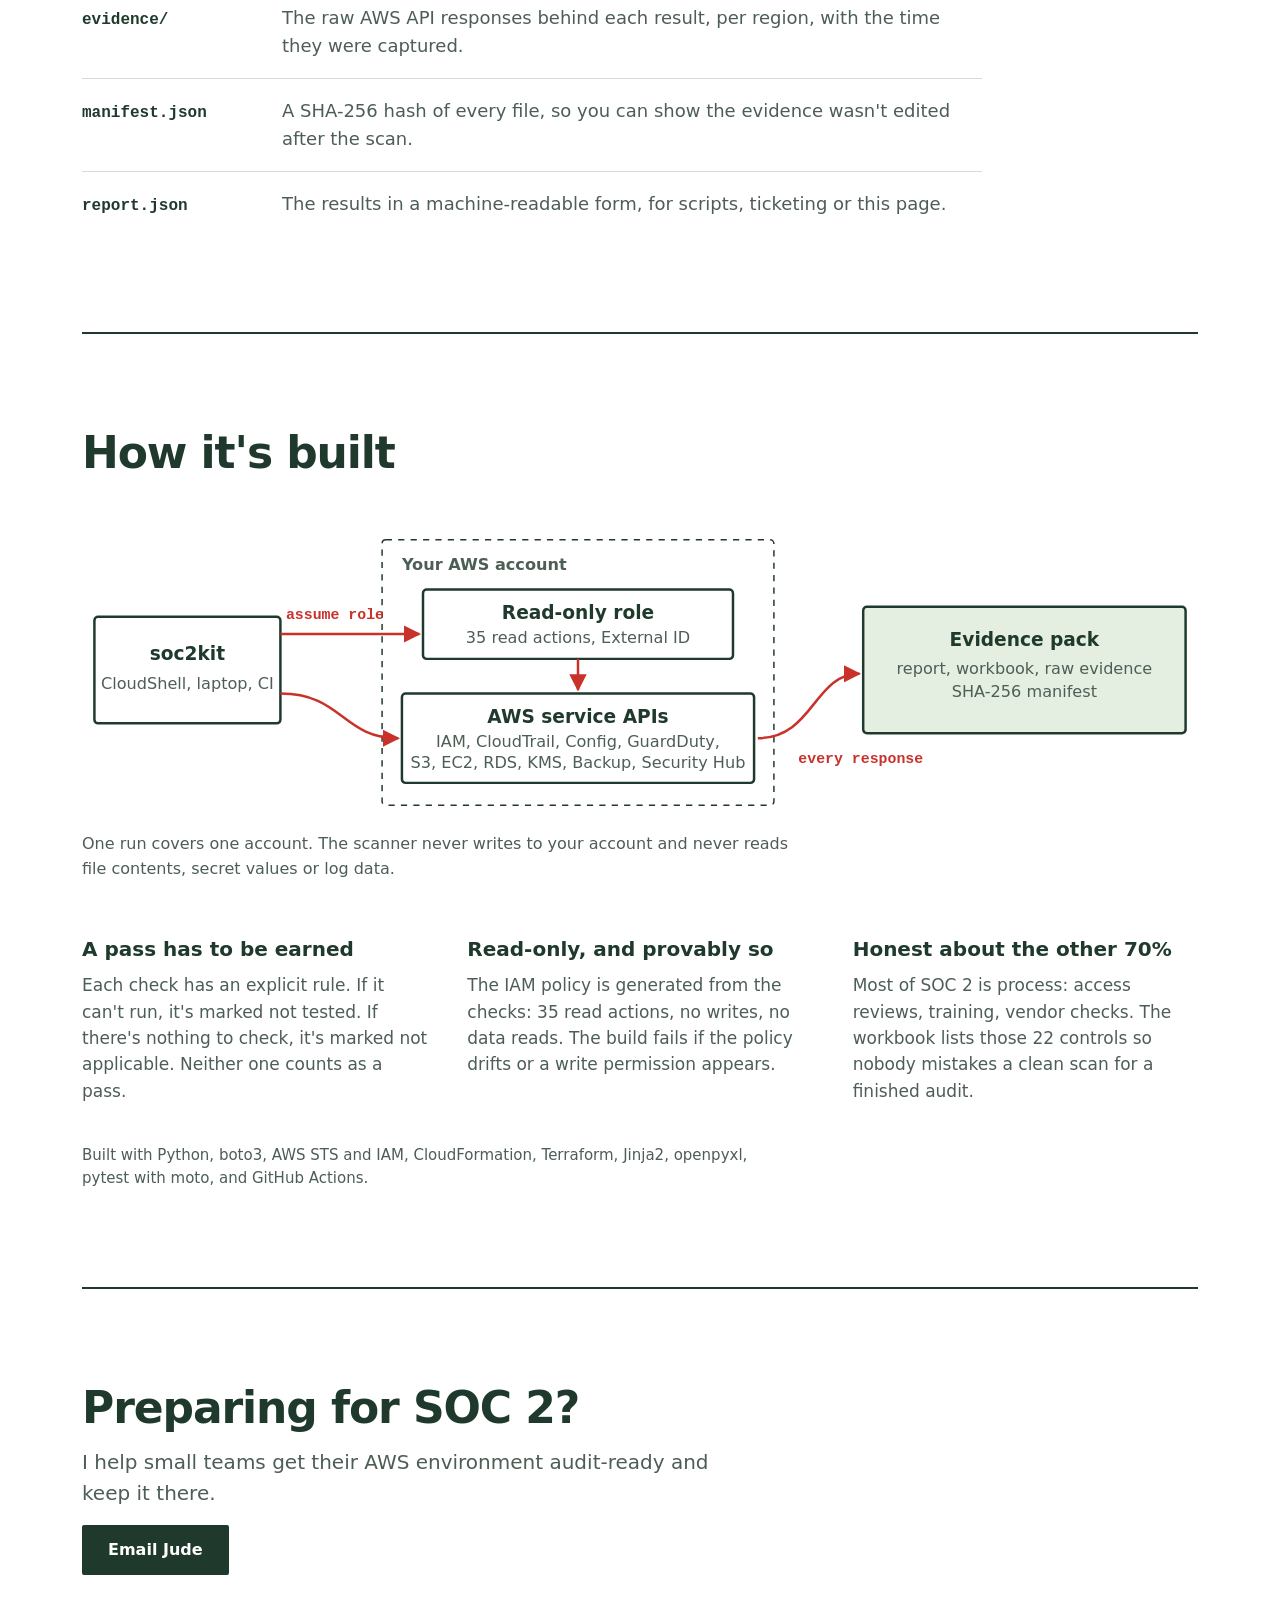
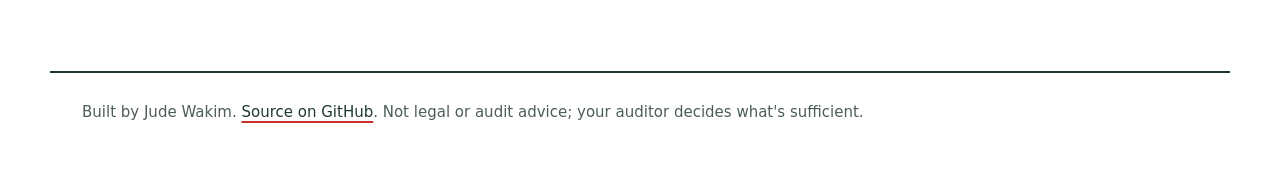
==== commit 9e0c5f9b: "Restyle demo page as an auditor's workpaper; fix CloudShell install - New visual identity distinct f" ====
--- a/web/index.html
+++ b/web/index.html
@@ -10,203 +10,187 @@
 <link rel="icon" href="logo.svg" type="image/svg+xml">
 <link rel="preconnect" href="https://fonts.googleapis.com">
 <link rel="preconnect" href="https://fonts.gstatic.com" crossorigin>
-<link rel="stylesheet" href="https://fonts.googleapis.com/css2?family=Source+Serif+4:opsz,wght@8..60,600;8..60,700&family=IBM+Plex+Sans:wght@400;500;600&family=IBM+Plex+Mono:wght@400;500&display=swap">
+<link rel="stylesheet" href="https://fonts.googleapis.com/css2?family=Public+Sans:ital,wght@0,400;0,500;0,700;0,800;1,400&family=Courier+Prime:wght@400;700&display=swap">
 <link rel="stylesheet" href="styles.css">
 </head>
 <body>
 <a class="skip" href="#main">Skip to content</a>
 
 <header class="top">
-  <a class="brand" href="./" aria-label="SOC 2 Evidence Kit home">
-    <img src="logo.svg" alt="" width="34" height="34">
+  <a class="brand" href="./">
+    <img src="logo.svg" alt="" width="30" height="30">
     <span>SOC 2 Evidence Kit</span>
   </a>
   <nav aria-label="Project links">
     <a href="https://wakimworks.com/judewakim/">Portfolio</a>
-    <a href="https://github.com/Judewakim/SOC2-Compliance-Workbook">GitHub</a>
+    <a href="https://github.com/Judewakim/SOC2-Compliance-Workbook">Source</a>
   </nav>
 </header>
 
 <main id="main">
   <section class="hero" aria-labelledby="title">
-    <div class="hero-text">
-      <h1 id="title">Hand your auditor evidence, not screenshots.</h1>
-      <p class="lede">The SOC 2 Evidence Kit checks an AWS account against 31 controls, maps every result to the Trust Services Criteria, and packages the raw proof behind each one so an auditor can verify it.</p>
+    <h1 id="title">Hand your auditor evidence, not&nbsp;screenshots.</h1>
+    <div class="hero-sub">
+      <p class="lede">Scan an AWS account against 31 SOC 2 controls. Every result is tied to a Trust Services Criterion and backed by the raw AWS response it came from, so your auditor can check the work instead of taking your word for it.</p>
       <div class="hero-actions">
-        <button class="btn primary" id="run-sample" type="button">View the sample report</button>
-        <a class="btn ghost" href="#run">Check your own account</a>
+        <button class="btn primary" id="run-sample" type="button">Print the sample scan</button>
+        <a class="btn plain" href="#run">Scan your own account</a>
       </div>
-      <p class="fine">The sample is a fictional company. Everything on this page runs in your browser; there is no server behind it.</p>
     </div>
 
-    <figure class="board-card" aria-labelledby="board-caption">
-      <div class="board-head">
-        <span id="board-account">northwind-health</span>
-        <span id="board-progress" aria-live="polite">Ready</span>
+    <figure class="sheet-wrap" aria-labelledby="sheet-caption">
+      <div class="sheet" id="sheet">
+        <p class="sheet-line sheet-title" id="sheet-title">SOC2KIT EVIDENCE RUN</p>
+        <p class="sheet-line sheet-cols" aria-hidden="true"><span>REF</span><span>CRITERION</span><span>RESULTS</span><span>TALLY</span></p>
+        <ol class="sheet-rows" id="board"></ol>
+        <p class="sheet-line sheet-foot" id="board-progress" aria-live="polite"></p>
       </div>
-      <ol class="board" id="board"></ol>
-      <figcaption id="board-caption" class="legend">
-        <span class="legend-text">Each row is a SOC 2 criterion. Each square is one automated check result behind it.</span>
-        <span class="keys">
-          <span class="key"><i class="dot" data-k="FAIL"></i>Fails</span>
-          <span class="key"><i class="dot" data-k="ERROR"></i>Couldn't evaluate</span>
-          <span class="key"><i class="dot" data-k="PASS"></i>Passes</span>
-          <span class="key"><i class="dot" data-k="NA"></i>Nothing in scope</span>
-        </span>
+      <figcaption id="sheet-caption" class="legend">
+        <span><b class="tick pass" aria-hidden="true">✓</b> Passed</span>
+        <span><b class="tick fail" aria-hidden="true">✗</b> Failed</span>
+        <span><b class="tick error" aria-hidden="true">?</b> Couldn't be tested</span>
+        <span><b class="tick na" aria-hidden="true">–</b> Nothing to test</span>
+        <span class="legend-note">One mark per check, per region. The sample company is fictional and the scan runs in your browser.</span>
       </figcaption>
     </figure>
   </section>
 
   <section class="report" id="report" aria-labelledby="report-title" hidden>
     <div class="report-head">
-      <div>
-        <p class="eyebrow" id="report-source"></p>
-        <h2 id="report-title">SOC 2 evidence report</h2>
-        <p class="meta" id="report-meta"></p>
-      </div>
+      <h2 id="report-title">Findings</h2>
+      <p class="report-source" id="report-source"></p>
+      <p class="verdict" id="verdict"></p>
+      <p class="meta" id="report-meta"></p>
       <div class="downloads" id="downloads" hidden>
-        <a class="btn ghost small" href="sample/report.html" target="_blank" rel="noopener">Full HTML report</a>
-        <a class="btn ghost small" href="sample/workbook.xlsx" download>Workbook (.xlsx)</a>
-        <a class="btn primary small" href="sample/soc2-evidence-sample.zip" download>Evidence pack (.zip)</a>
+        <a href="sample/report.html" target="_blank" rel="noopener">Open the full HTML report</a>
+        <a href="sample/workbook.xlsx" download>Download the workbook (.xlsx)</a>
+        <a href="sample/soc2-evidence-sample.zip" download>Download the evidence pack (.zip)</a>
       </div>
     </div>
 
-    <dl class="stats" id="stats"></dl>
-
-    <div class="filters" role="group" aria-label="Filter results">
-      <button type="button" class="chip" data-filter="FAIL" aria-pressed="true">Failing</button>
-      <button type="button" class="chip" data-filter="ERROR" aria-pressed="false">Couldn't evaluate</button>
-      <button type="button" class="chip" data-filter="PASS" aria-pressed="false">Passing</button>
-      <button type="button" class="chip" data-filter="ALL" aria-pressed="false">All</button>
+    <div class="binder">
+      <div class="tabs" role="group" aria-label="Show results">
+        <button type="button" class="tab" data-filter="FAIL" aria-pressed="true">Failed</button>
+        <button type="button" class="tab" data-filter="ERROR" aria-pressed="false">Not tested</button>
+        <button type="button" class="tab" data-filter="PASS" aria-pressed="false">Passed</button>
+        <button type="button" class="tab" data-filter="ALL" aria-pressed="false">All</button>
+      </div>
+      <ul class="results" id="results"></ul>
     </div>
-    <ul class="results" id="results"></ul>
 
     <details class="coverage">
       <summary>Coverage by Trust Services Criterion</summary>
       <div class="table-wrap">
         <table class="criteria">
-          <thead><tr><th scope="col">Criterion</th><th scope="col">What it covers</th><th scope="col">Automated</th><th scope="col">Manual controls</th></tr></thead>
+          <thead><tr><th scope="col">Criterion</th><th scope="col">What it covers</th><th scope="col">Automated results</th><th scope="col">Manual controls</th></tr></thead>
           <tbody id="criteria-body"></tbody>
         </table>
       </div>
     </details>
-    <p class="fine" id="report-note"></p>
+    <p class="note" id="report-note"></p>
   </section>
 
   <section class="run" id="run" aria-labelledby="run-title">
-    <div class="section-intro">
-      <h2 id="run-title">Check your own account</h2>
-      <p>Run the open-source scanner in AWS CloudShell, where you're already signed in, then open the result here. It takes about five minutes and nothing is installed on your computer.</p>
-    </div>
+    <h2 id="run-title">Scan your own account</h2>
+    <p class="section-lede">Run the open-source scanner in AWS CloudShell, where you're already signed in, then open the result on this page. About five minutes, nothing to install on your computer.</p>
 
-    <ol class="steps">
-      <li class="step">
-        <div class="step-body">
-          <h3>Open AWS CloudShell</h3>
-          <p>Sign in to the AWS account you want to check, then open CloudShell. Your user needs read access to the services checked; <code>SecurityAudit</code> or <code>ReadOnlyAccess</code> covers it.</p>
-          <a class="btn ghost" href="https://console.aws.amazon.com/cloudshell/home" target="_blank" rel="noopener noreferrer">Open CloudShell</a>
+    <ol class="procedure">
+      <li>
+        <h3>Open AWS CloudShell</h3>
+        <p>Sign in to the account you want to check and open CloudShell. Your user needs read access; the <code>SecurityAudit</code> or <code>ReadOnlyAccess</code> policy is enough.</p>
+        <a class="btn plain" href="https://console.aws.amazon.com/cloudshell/home" target="_blank" rel="noopener noreferrer">Open CloudShell</a>
+      </li>
+      <li>
+        <h3>Install and run the scanner</h3>
+        <p>The first command installs it, the second scans every enabled region. It only reads settings and takes two to four minutes.</p>
+        <div class="code">
+          <pre id="cmd"><code>python3 -m venv ~/soc2kit &amp;&amp; ~/soc2kit/bin/pip install -q git+https://github.com/Judewakim/SOC2-Compliance-Workbook.git
+~/soc2kit/bin/soc2kit scan --out soc2-evidence</code></pre>
+          <button class="btn plain small copy" type="button" data-copy="cmd">Copy commands</button>
         </div>
       </li>
-      <li class="step">
-        <div class="step-body">
-          <h3>Run the scan</h3>
-          <p>Paste these two commands. The scan only reads settings and takes two to four minutes across all regions.</p>
-          <div class="code">
-            <pre id="cmd"><code>pip3 install --user git+https://github.com/Judewakim/SOC2-Compliance-Workbook.git
-~/.local/bin/soc2kit scan --out soc2-evidence</code></pre>
-            <button class="btn ghost small copy" type="button" data-copy="cmd">Copy</button>
-          </div>
-        </div>
+      <li>
+        <h3>Download the report</h3>
+        <p>In CloudShell choose <b>Actions</b>, then <b>Download file</b>, and enter <code>soc2-evidence/report.json</code>. The <code>.zip</code> in the same folder is the full evidence pack for your auditor.</p>
       </li>
-      <li class="step">
-        <div class="step-body">
-          <h3>Download the results</h3>
-          <p>In CloudShell choose <b>Actions</b>, then <b>Download file</b>, and enter <code>soc2-evidence/report.json</code>. The full evidence pack for your auditor is the <code>.zip</code> in the same folder.</p>
-        </div>
-      </li>
-      <li class="step">
-        <div class="step-body">
-          <h3>Open it here</h3>
-          <label class="drop" id="drop" for="file">
-            <input type="file" id="file" accept=".json,application/json">
-            <span class="drop-title">Drop <code>report.json</code> here, or choose the file</span>
-            <span class="fine">Your browser reads the file. It is never uploaded; this page can't make network requests.</span>
-          </label>
-          <p class="status" id="file-status" role="status"></p>
-        </div>
+      <li>
+        <h3>Open it here</h3>
+        <label class="drop" id="drop" for="file">
+          <input type="file" id="file" accept=".json,application/json">
+          <span class="drop-title">Drop <code>report.json</code> here or choose the file</span>
+          <span class="drop-note">Your browser reads it. This page has no server and can't send the file anywhere.</span>
+        </label>
+        <p class="status" id="file-status" role="status"></p>
       </li>
     </ol>
-    <p class="fine run-alt">Running it on a schedule or from another account? Use the <a href="https://github.com/Judewakim/SOC2-Compliance-Workbook/blob/main/iam/cloudformation/soc2kit-readonly-role.yaml">read-only role template</a> and <code>--role-arn</code>, as described in the <a href="https://github.com/Judewakim/SOC2-Compliance-Workbook#deploying-the-read-only-role">README</a>.</p>
+    <p class="aside">Scanning from your laptop, CI or another account? Deploy the <a href="https://github.com/Judewakim/SOC2-Compliance-Workbook/blob/main/iam/cloudformation/soc2kit-readonly-role.yaml">read-only role</a> and pass <code>--role-arn</code>; the <a href="https://github.com/Judewakim/SOC2-Compliance-Workbook#deploying-the-read-only-role">README</a> has the steps.</p>
   </section>
 
   <section class="pack" aria-labelledby="pack-title">
-    <div class="section-intro">
-      <h2 id="pack-title">What's in the evidence pack</h2>
-      <p>Auditors test evidence, not dashboards. Every pass and fail comes with the API response it was based on, a timestamp, and a hash that shows nobody edited it afterwards.</p>
-    </div>
-    <ul class="files">
-      <li><code>report.html</code><p>Readable report: score, every failure with the resource and the fix, and coverage by criterion.</p></li>
-      <li><code>workbook.xlsx</code><p>The SOC 2 workbook. Automated results plus 22 procedural controls with owner, status and evidence columns.</p></li>
-      <li><code>evidence/*.json</code><p>The raw AWS API responses behind each check, per region, with capture times.</p></li>
-      <li><code>manifest.json</code><p>A SHA-256 hash of every file, so the pack can be shown to be unaltered.</p></li>
-      <li><code>report.json</code><p>Machine-readable results for a compliance platform, a ticketing system, or this page.</p></li>
-    </ul>
+    <h2 id="pack-title">What goes in the binder</h2>
+    <p class="section-lede">Each scan produces one folder you can hand to an auditor or attach to your compliance platform.</p>
+    <table class="index">
+      <tbody>
+        <tr><th scope="row"><code>report.html</code></th><td>The readable report: every failure with the affected resource and the fix, plus coverage by criterion.</td></tr>
+        <tr><th scope="row"><code>workbook.xlsx</code></th><td>The SOC 2 workbook. Automated results, plus the 22 procedural controls automation can't see, with owner and status columns.</td></tr>
+        <tr><th scope="row"><code>evidence/</code></th><td>The raw AWS API responses behind each result, per region, with the time they were captured.</td></tr>
+        <tr><th scope="row"><code>manifest.json</code></th><td>A SHA-256 hash of every file, so you can show the evidence wasn't edited after the scan.</td></tr>
+        <tr><th scope="row"><code>report.json</code></th><td>The results in a machine-readable form, for scripts, ticketing or this page.</td></tr>
+      </tbody>
+    </table>
   </section>
 
   <section class="built" aria-labelledby="built-title">
-    <div class="section-intro">
-      <h2 id="built-title">How it works</h2>
-    </div>
+    <h2 id="built-title">How it's built</h2>
 
     <figure class="arch" aria-labelledby="arch-caption">
-      <svg viewBox="0 0 900 230" role="img" aria-labelledby="arch-title arch-desc">
+      <svg viewBox="0 0 900 240" role="img" aria-labelledby="arch-title arch-desc">
         <title id="arch-title">SOC 2 Evidence Kit architecture</title>
-        <desc id="arch-desc">soc2kit assumes a read-only role in the AWS account with STS and an External ID, runs 31 checks across every enabled region, captures each API response, and writes an evidence pack for the auditor.</desc>
+        <desc id="arch-desc">soc2kit assumes a read-only role in the AWS account using STS and an External ID, runs 31 checks across every enabled region, captures each API response, and writes an evidence pack.</desc>
         <defs>
           <marker id="arrow" viewBox="0 0 10 10" refX="9" refY="5" markerWidth="7" markerHeight="7" orient="auto-start-reverse"><path d="M0 0L10 5L0 10z" class="arrowhead"/></marker>
         </defs>
-        <g class="box"><rect x="10" y="70" width="170" height="90" rx="10"/><text x="95" y="105">soc2kit</text><text x="95" y="128" class="sub">laptop, CloudShell or CI</text></g>
-        <g class="zone"><rect x="250" y="20" width="300" height="190" rx="14"/><text x="400" y="45" class="zone-label">Your AWS account</text></g>
-        <g class="box"><rect x="275" y="65" width="250" height="52" rx="8"/><text x="400" y="88">Read-only role</text><text x="400" y="106" class="sub">35 read actions · External ID</text></g>
-        <g class="box"><rect x="275" y="140" width="250" height="52" rx="8"/><text x="400" y="163">IAM · CloudTrail · Config · GuardDuty</text><text x="400" y="181" class="sub">S3 · EC2 · RDS · KMS · Backup · Security Hub</text></g>
-        <g class="box accent"><rect x="620" y="70" width="270" height="90" rx="10"/><text x="755" y="100">Evidence pack</text><text x="755" y="122" class="sub">report · workbook · raw evidence</text><text x="755" y="140" class="sub">SHA-256 manifest</text></g>
-        <path class="flow" d="M180 100 H272" marker-end="url(#arrow)"/>
-        <text x="226" y="92" class="flow-label">AssumeRole</text>
-        <path class="flow" d="M400 117 V137" marker-end="url(#arrow)"/>
-        <path class="flow" d="M180 135 C 220 135, 220 166, 272 166" marker-end="url(#arrow)"/>
-        <path class="flow" d="M528 166 C 575 166, 575 120, 617 120" marker-end="url(#arrow)"/>
-        <text x="572" y="190" class="flow-label">every response</text>
+        <g class="node"><rect x="10" y="78" width="150" height="86" rx="3"/><text x="85" y="113">soc2kit</text><text x="85" y="136" class="sub">CloudShell, laptop, CI</text></g>
+        <g class="zone"><rect x="242" y="16" width="316" height="214" rx="3"/><text x="258" y="40" class="zone-label">Your AWS account</text></g>
+        <g class="node"><rect x="275" y="56" width="250" height="56" rx="3"/><text x="400" y="80">Read-only role</text><text x="400" y="99" class="sub">35 read actions, External ID</text></g>
+        <g class="node"><rect x="258" y="140" width="284" height="72" rx="3"/><text x="400" y="164">AWS service APIs</text><text x="400" y="183" class="sub">IAM, CloudTrail, Config, GuardDuty,</text><text x="400" y="200" class="sub">S3, EC2, RDS, KMS, Backup, Security Hub</text></g>
+        <g class="node out"><rect x="630" y="70" width="260" height="102" rx="3"/><text x="760" y="102">Evidence pack</text><text x="760" y="124" class="sub">report, workbook, raw evidence</text><text x="760" y="143" class="sub">SHA-256 manifest</text></g>
+        <path class="flow" d="M160 92 H272" marker-end="url(#arrow)"/>
+        <text x="204" y="80" class="flow-label">assume role</text>
+        <path class="flow" d="M400 112 V137" marker-end="url(#arrow)"/>
+        <path class="flow" d="M160 140 C 210 140, 210 176, 255 176" marker-end="url(#arrow)"/>
+        <path class="flow" d="M545 176 C 590 176, 590 124, 627 124" marker-end="url(#arrow)"/>
+        <text x="628" y="196" class="flow-label">every response</text>
       </svg>
-      <figcaption id="arch-caption" class="fine">One run, one account. The scanner never writes to your account and never reads file contents, secret values or log data.</figcaption>
+      <figcaption id="arch-caption">One run covers one account. The scanner never writes to your account and never reads file contents, secret values or log data.</figcaption>
     </figure>
 
-    <div class="built-grid">
+    <dl class="principles">
       <div>
-        <h3>Evidence, not opinions</h3>
-        <p>Every check has an explicit pass rule. If a check can't run, it says so instead of passing. If there's nothing to check, it's marked not applicable rather than compliant.</p>
+        <dt>A pass has to be earned</dt>
+        <dd>Each check has an explicit rule. If it can't run, it's marked not tested. If there's nothing to check, it's marked not applicable. Neither one counts as a pass.</dd>
       </div>
       <div>
-        <h3>Read-only by design</h3>
-        <p>The role is generated from the checks themselves: 35 read actions, no data reads, no writes. Tests fail the build if the policy drifts or a write permission appears.</p>
+        <dt>Read-only, and provably so</dt>
+        <dd>The IAM policy is generated from the checks: 35 read actions, no writes, no data reads. The build fails if the policy drifts or a write permission appears.</dd>
       </div>
       <div>
-        <h3>Honest about scope</h3>
-        <p>Most of SOC 2 is people and process. The workbook lists the 22 procedural controls automation can't see, so nothing is mistaken for complete.</p>
+        <dt>Honest about the other 70%</dt>
+        <dd>Most of SOC 2 is process: access reviews, training, vendor checks. The workbook lists those 22 controls so nobody mistakes a clean scan for a finished audit.</dd>
       </div>
-    </div>
-    <p class="stack">Python, boto3, AWS STS, IAM, CloudFormation, Terraform, Jinja2, openpyxl, pytest with moto, GitHub Actions.</p>
+    </dl>
+    <p class="stack">Built with Python, boto3, AWS STS and IAM, CloudFormation, Terraform, Jinja2, openpyxl, pytest with moto, and GitHub Actions.</p>
   </section>
 
   <section class="contact" aria-labelledby="contact-title">
-    <h2 id="contact-title">Getting ready for SOC 2?</h2>
-    <p>I help small teams get their AWS environment audit-ready and keep it that way.</p>
-    <a class="btn primary" href="mailto:judewakim@wakimworks.com?subject=SOC%202%20readiness">Email me</a>
+    <h2 id="contact-title">Preparing for SOC 2?</h2>
+    <p>I help small teams get their AWS environment audit-ready and keep it there.</p>
+    <a class="btn primary" href="mailto:judewakim@wakimworks.com?subject=SOC%202%20readiness">Email Jude</a>
   </section>
 </main>
 
 <footer class="foot">
-  <img src="logo.svg" alt="" width="22" height="22">
-  <p>SOC 2 Evidence Kit, built by Jude Wakim. <a href="https://github.com/Judewakim/SOC2-Compliance-Workbook">Source on GitHub</a>. Not legal or audit advice; your auditor decides what is sufficient.</p>
+  <p>Built by Jude Wakim. <a href="https://github.com/Judewakim/SOC2-Compliance-Workbook">Source on GitHub</a>. Not legal or audit advice; your auditor decides what's sufficient.</p>
 </footer>
 
 <script src="sample-report.js"></script>
--- a/web/styles.css
+++ b/web/styles.css
@@ -1,245 +1,245 @@
-/* SOC 2 Evidence Kit. Same type and layout family as S3 Sentry; ledger blue instead of green.
-   Status colours are the only other hues on the page. */
+/* SOC 2 Evidence Kit — the auditor's workpaper.
+   Green-bar printout paper is the one bold element; everything else is plain ruled paper,
+   ledger-green ink, and the red/green pencil tick marks auditors use. */
 :root {
-  --white: #ffffff;
-  --wash: #f3f6f9;
-  --ink: #1f2933;
-  --navy: #1d3f63;
-  --muted: #637080;
-  --line: #e1e6ec;
-  --blue: #2f5d8a;
-  --blue-wash: #e9f0f7;
-
-  --pass: #3f7d3a;   --pass-wash: #e8f3e6;
-  --fail: #c23a2f;   --fail-wash: #fbeceb;
-  --error: #a86b0c;  --error-wash: #fbf2df;
-  --na: #8a94a0;
-  --idle: #e7ebf0;
-  --focus: #2f5d8a;
-
-  --serif: "Source Serif 4", Georgia, "Times New Roman", serif;
-  --sans: "IBM Plex Sans", system-ui, -apple-system, sans-serif;
-  --mono: "IBM Plex Mono", ui-monospace, Menlo, monospace;
-
-  --r-sm: 6px; --r: 10px; --r-lg: 14px;
+  --paper: #ffffff;
+  --ink: #1f3a2c;          /* ledger green-black: all text and rules */
+  --ink-soft: #4d5e55;
+  --rule: #d5ddd7;
+  --band: #e4efe2;         /* green-bar band */
+  --feed: #f4f7f3;         /* tractor-feed margin */
+  --pencil-green: #2e7d4f;
+  --pencil-red: #c8322b;
+  --highlighter: #f2df5c;
+  --focus: #c8322b;
+
+  --sans: "Public Sans", system-ui, -apple-system, "Segoe UI", sans-serif;
+  --print: "Courier Prime", "Courier New", Courier, monospace;
+  --line: 30px;            /* printout line height; bands are 3 lines */
 }
 
 * { box-sizing: border-box; }
 [hidden] { display: none !important; }
 html { -webkit-text-size-adjust: 100%; scroll-behavior: smooth; }
 @media (prefers-reduced-motion: reduce) { html { scroll-behavior: auto; } }
-body { margin: 0; background: var(--white); color: var(--ink); font: 400 17px/1.6 var(--sans); -webkit-font-smoothing: antialiased; }
-a { color: var(--blue); text-underline-offset: 3px; text-decoration-thickness: 1px; }
-a:hover { color: var(--navy); }
-:focus-visible { outline: 2px solid var(--focus); outline-offset: 3px; border-radius: 4px; }
-.skip { position: absolute; left: -999px; top: 8px; background: var(--ink); color: #fff; padding: 8px 12px; border-radius: var(--r-sm); }
+body { margin: 0; background: var(--paper); color: var(--ink); font: 400 18px/1.55 var(--sans); -webkit-font-smoothing: antialiased; }
+a { color: var(--ink); text-decoration-color: var(--pencil-red); text-decoration-thickness: 2px; text-underline-offset: 4px; }
+a:hover { color: var(--pencil-red); }
+:focus-visible { outline: 3px solid var(--focus); outline-offset: 3px; }
+.skip { position: absolute; left: -999px; top: 8px; background: var(--ink); color: #fff; padding: 8px 12px; }
 .skip:focus { left: 8px; }
-code { font: 400 0.88em var(--mono); background: var(--wash); padding: 1px 5px; border-radius: 4px; }
-
-h1, h2, h3 { margin: 0; color: var(--ink); }
-h1, h2 { font-family: var(--serif); font-weight: 700; letter-spacing: -0.015em; }
-h1 { font-size: clamp(38px, 5.2vw, 58px); line-height: 1.06; }
-h2 { font-size: clamp(28px, 3.4vw, 38px); line-height: 1.15; }
-h3 { font: 600 18px/1.35 var(--sans); }
+code { font: 400 0.9em var(--print); background: var(--band); padding: 0 4px; }
+h1, h2, h3 { margin: 0; font-family: var(--sans); color: var(--ink); }
+h1 { font-size: clamp(42px, 7.2vw, 92px); font-weight: 800; line-height: 0.98; letter-spacing: -0.035em; max-width: 13ch; }
+h2 { font-size: clamp(30px, 3.6vw, 44px); font-weight: 800; line-height: 1.05; letter-spacing: -0.025em; }
+h3 { font-size: 19px; font-weight: 700; line-height: 1.3; }
 p { margin: 0; }
-.fine { font-size: 14px; color: var(--muted); }
-.eyebrow { font-size: 13px; font-weight: 600; letter-spacing: 0.04em; text-transform: uppercase; color: var(--blue); margin-bottom: 8px; }
 
 /* ------------------------------------------------------------ frame */
-.top, main, .foot { max-width: 1140px; margin: 0 auto; padding-left: 24px; padding-right: 24px; }
-.top { display: flex; align-items: center; justify-content: space-between; height: 76px; border-bottom: 1px solid var(--line); }
-.brand { display: inline-flex; align-items: center; gap: 10px; text-decoration: none; color: var(--ink); }
-.brand span { font: 700 20px/1 var(--serif); letter-spacing: -0.01em; }
-.top nav { display: flex; gap: 24px; font-size: 15px; }
-.top nav a { color: var(--muted); text-decoration: none; }
-.top nav a:hover { color: var(--blue); }
-main > section { padding: 88px 0; }
-main > section + section { border-top: 1px solid var(--line); }
-.section-intro { max-width: 64ch; margin-bottom: 40px; }
-.section-intro p { margin-top: 12px; color: var(--muted); font-size: 18px; }
-.foot { display: flex; align-items: center; gap: 10px; padding-top: 32px; padding-bottom: 48px; border-top: 1px solid var(--line); color: var(--muted); font-size: 14px; }
+.top, main, .foot { max-width: 1180px; margin: 0 auto; padding-left: 32px; padding-right: 32px; }
+.top { display: flex; align-items: center; justify-content: space-between; padding-top: 22px; padding-bottom: 22px; }
+.brand { display: inline-flex; align-items: center; gap: 10px; text-decoration: none; font-weight: 700; font-size: 17px; }
+.top nav { display: flex; gap: 28px; font-size: 16px; }
+.top nav a { text-decoration: none; }
+.top nav a:hover { text-decoration: underline; text-decoration-color: var(--pencil-red); }
+main > section { padding: 96px 0; border-top: 2px solid var(--ink); }
+main > section.hero { border-top: 0; padding-top: 48px; }
+.section-lede { margin-top: 14px; max-width: 60ch; font-size: 19px; color: var(--ink-soft); }
+.foot { padding-top: 28px; padding-bottom: 48px; border-top: 2px solid var(--ink); font-size: 15px; color: var(--ink-soft); }
 
 /* ---------------------------------------------------------- buttons */
 .btn {
-  display: inline-flex; align-items: center; justify-content: center;
-  min-height: 46px; padding: 0 22px; font: 600 15px/1 var(--sans);
-  border-radius: 999px; border: 1.5px solid transparent; text-decoration: none; cursor: pointer;
-  transition: background-color 140ms ease, border-color 140ms ease, color 140ms ease;
-}
-.btn.primary { background: var(--navy); color: var(--white); }
-.btn.primary:hover { background: #142d47; color: var(--white); }
-.btn.ghost { background: var(--white); color: var(--ink); border-color: #cdd5de; }
-.btn.ghost:hover { border-color: var(--navy); color: var(--navy); }
-.btn.small { min-height: 36px; padding: 0 16px; font-size: 14px; }
+  display: inline-flex; align-items: center; justify-content: center; min-height: 50px; padding: 0 24px;
+  font: 700 16px/1 var(--sans); border: 2px solid var(--ink); border-radius: 2px;
+  text-decoration: none; cursor: pointer; background: var(--paper); color: var(--ink);
+}
+.btn.primary { background: var(--ink); color: var(--paper); }
+.btn.primary:hover { background: var(--pencil-red); border-color: var(--pencil-red); color: var(--paper); }
+.btn.plain:hover { color: var(--pencil-red); border-color: var(--pencil-red); }
+.btn.small { min-height: 38px; padding: 0 14px; font-size: 14px; }
+.btn:disabled { opacity: 0.45; cursor: progress; }
 
 /* ------------------------------------------------------------- hero */
-.hero { display: grid; grid-template-columns: minmax(0, 1fr) minmax(0, 1.05fr); gap: 64px; align-items: center; padding-top: 72px !important; }
-.lede { margin: 22px 0 32px; font-size: 19px; color: #3d4955; max-width: 46ch; }
-.hero-actions { display: flex; flex-wrap: wrap; gap: 12px; margin-bottom: 16px; }
-
-.board-card {
-  margin: 0; padding: 24px; background: var(--white);
-  border: 1px solid var(--line); border-radius: var(--r-lg);
-  box-shadow: 0 1px 2px rgba(31, 41, 51, 0.04), 0 12px 32px -12px rgba(31, 41, 51, 0.14);
-}
-.board-head { display: flex; justify-content: space-between; gap: 12px; align-items: baseline; padding-bottom: 14px; margin-bottom: 4px; border-bottom: 1px solid var(--line); font-size: 13px; color: var(--muted); }
-#board-account { font: 500 13px var(--mono); color: var(--ink); }
-#board-progress { white-space: nowrap; }
-.board { list-style: none; margin: 0; padding: 0 6px 0 0; max-height: 380px; overflow-y: auto; overscroll-behavior: contain; scrollbar-width: thin; scrollbar-color: #c6cfd8 transparent; }
-.crit { display: grid; grid-template-columns: 54px minmax(0, 1fr) auto; gap: 12px; align-items: center; padding: 9px 0; border-bottom: 1px solid var(--wash); }
-.crit:last-child { border-bottom: 0; }
-.crit-id { font: 500 13px var(--mono); color: var(--navy); }
-.crit-name { font-size: 13.5px; color: #3d4955; overflow: hidden; text-overflow: ellipsis; white-space: nowrap; }
-.pips { display: flex; flex-wrap: wrap; gap: 3px; justify-content: flex-end; max-width: 236px; }
-.pip { display: block; width: 13px; height: 13px; border-radius: 3px; background: var(--idle); transition: background-color 180ms ease, box-shadow 180ms ease; }
-.pip.on[data-s="PASS"] { background: var(--pass); }
-.pip.on[data-s="FAIL"] { background: var(--fail); }
-.pip.on[data-s="ERROR"] { background: var(--error); }
-.pip.on[data-s="N/A"] { background: transparent; box-shadow: inset 0 0 0 1px #b4bdc7; }
-.manual-only { font-size: 12px; color: var(--muted); white-space: nowrap; }
-.legend { display: grid; gap: 10px; margin-top: 14px; padding-top: 14px; border-top: 1px solid var(--line); font-size: 13px; color: var(--muted); }
-.keys { display: flex; flex-wrap: wrap; gap: 6px 14px; }
-.key { display: inline-flex; align-items: center; gap: 6px; }
-.dot { display: inline-block; width: 9px; height: 9px; border-radius: 3px; }
-.dot[data-k="PASS"] { background: var(--pass); }
-.dot[data-k="FAIL"] { background: var(--fail); }
-.dot[data-k="ERROR"] { background: var(--error); }
-.dot[data-k="NA"] { box-shadow: inset 0 0 0 1px #9aa4ae; }
-
-/* ----------------------------------------------------------- report */
-.report-head { display: flex; flex-wrap: wrap; justify-content: space-between; align-items: flex-end; gap: 20px 32px; margin-bottom: 28px; }
-.meta { margin-top: 10px; color: var(--muted); font-size: 15px; max-width: 70ch; overflow-wrap: anywhere; }
-.downloads { display: flex; flex-wrap: wrap; gap: 10px; }
-.stats { display: grid; grid-template-columns: repeat(5, minmax(0, 1fr)); gap: 12px; margin: 0 0 32px; }
-.stat { padding: 16px 18px; background: var(--wash); border-radius: var(--r); }
-.stat dt { font-size: 13px; color: var(--muted); }
-.stat dd { margin: 4px 0 0; font: 700 30px/1.1 var(--serif); color: var(--ink); }
-.stat[data-k="score"] { background: var(--navy); }
-.stat[data-k="score"] dt { color: #b9c9da; }
-.stat[data-k="score"] dd { color: var(--white); }
-.stat[data-k="FAIL"] dd { color: var(--fail); }
-.stat[data-k="ERROR"] dd { color: var(--error); }
-.stat[data-k="PASS"] dd { color: var(--pass); }
-
-.filters { display: inline-flex; flex-wrap: wrap; padding: 4px; background: var(--wash); border-radius: 999px; margin-bottom: 16px; }
-.chip { min-height: 34px; padding: 0 16px; font: 500 14px/1 var(--sans); color: var(--muted); background: transparent; border: 0; border-radius: 999px; cursor: pointer; }
-.chip[aria-pressed="true"] { background: var(--white); color: var(--ink); box-shadow: 0 1px 3px rgba(31, 41, 51, 0.14); }
-.chip .n { margin-left: 6px; font-size: 12.5px; color: var(--muted); }
-
-.results { list-style: none; margin: 0 0 28px; padding: 0; border-top: 1px solid var(--line); }
-.result { display: grid; grid-template-columns: 118px minmax(0, 1fr); gap: 20px; padding: 20px 0; border-bottom: 1px solid var(--line); }
-.tag { align-self: start; justify-self: start; display: inline-flex; align-items: center; gap: 7px; padding: 4px 10px; border-radius: 999px; font: 600 12.5px/1.3 var(--sans); white-space: nowrap; }
-.tag::before { content: ""; width: 7px; height: 7px; border-radius: 50%; background: currentColor; }
-.result[data-s="PASS"] .tag { background: var(--pass-wash); color: var(--pass); }
-.result[data-s="FAIL"] .tag { background: var(--fail-wash); color: var(--fail); }
-.result[data-s="ERROR"] .tag { background: var(--error-wash); color: var(--error); }
-.result[data-s="N/A"] .tag { background: var(--wash); color: var(--muted); }
-.result-body { display: grid; gap: 4px; max-width: 78ch; }
-.result[data-s="PASS"] h3, .result[data-s="N/A"] h3 { font-weight: 500; color: #3d4955; }
-.result-meta { font-size: 13.5px; color: var(--muted); }
-.result-meta .sep { margin: 0 6px; color: #b4bdc7; }
-.result-summary { color: #3d4955; }
-.more summary { cursor: pointer; font-size: 14px; font-weight: 600; color: var(--blue); margin-top: 6px; }
-.more-body { display: grid; gap: 12px; margin-top: 12px; padding: 16px 18px; background: var(--wash); border-radius: var(--r); }
-.more-body h4 { margin: 0 0 4px; font: 600 13px var(--sans); color: var(--muted); text-transform: uppercase; letter-spacing: 0.04em; }
-.res-list { margin: 0; padding: 0; list-style: none; display: grid; gap: 6px; }
-.res-list li { font-size: 14.5px; }
-.res-list code { background: var(--white); overflow-wrap: anywhere; }
-.empty { padding: 28px 0; color: var(--muted); }
-
-.coverage summary { cursor: pointer; font-weight: 600; color: var(--ink); padding: 8px 0; }
-.coverage[open] summary { margin-bottom: 14px; }
-.table-wrap { overflow-x: auto; border: 1px solid var(--line); border-radius: var(--r-lg); margin-bottom: 18px; }
-.criteria { width: 100%; border-collapse: collapse; font-size: 15px; min-width: 680px; }
-.criteria th, .criteria td { padding: 12px 16px; text-align: left; vertical-align: top; border-bottom: 1px solid var(--line); }
-.criteria tbody tr:last-child th, .criteria tbody tr:last-child td { border-bottom: 0; }
-.criteria thead th { font-size: 13px; font-weight: 600; color: var(--muted); background: var(--wash); }
-.criteria tbody th { font: 500 14px var(--mono); color: var(--navy); white-space: nowrap; }
-.criteria td { color: #3d4955; }
+.hero-sub { display: grid; grid-template-columns: minmax(0, 1.25fr) minmax(0, 1fr); gap: 48px; align-items: end; margin: 36px 0 56px; }
+.lede { font-size: 20px; color: var(--ink-soft); max-width: 52ch; }
+.hero-actions { display: flex; flex-wrap: wrap; gap: 12px; justify-content: flex-end; }
+
+/* The printout. Tractor-feed margins on both sides, green bars every three lines. */
+.sheet-wrap { margin: 0; }
+.sheet {
+  position: relative; padding: 0 58px; overflow: hidden;
+  font: 400 15px/var(--line) var(--print); color: #233;
+  background:
+    radial-gradient(circle at 21px 15px, var(--paper) 0 6px, #c9d3cc 6.5px 7.5px, transparent 8px) left top / 42px var(--line) repeat-y,
+    radial-gradient(circle at 21px 15px, var(--paper) 0 6px, #c9d3cc 6.5px 7.5px, transparent 8px) right top / 42px var(--line) repeat-y,
+    linear-gradient(to right, var(--feed) 42px, transparent 42px, transparent calc(100% - 42px), var(--feed) calc(100% - 42px)),
+    repeating-linear-gradient(to bottom, var(--band) 0 calc(var(--line) * 3), var(--paper) calc(var(--line) * 3) calc(var(--line) * 6));
+  border-left: 1px dashed #b9c5bd; border-right: 1px dashed #b9c5bd;
+}
+.sheet-line { height: var(--line); white-space: pre; overflow: hidden; text-overflow: ellipsis; }
+.sheet-title { font-weight: 700; }
+.sheet-cols, .sheet-row {
+  display: grid; grid-template-columns: 7ch minmax(0, 1fr) minmax(0, 26ch) 7ch; column-gap: 2ch;
+}
+.sheet-cols span:last-child, .sheet-row .tally { text-align: right; }
+.sheet-rows { list-style: none; margin: 0; padding: 0; }
+.sheet-row { height: var(--line); }
+.sheet-row > span { white-space: nowrap; overflow: hidden; text-overflow: ellipsis; }
+.sheet-row .marks { letter-spacing: 0.08em; }
+.sheet-row.waiting > * { visibility: hidden; }
+.sheet-row.printed { animation: strike 160ms steps(3) both; }
+@keyframes strike { from { opacity: 0; } to { opacity: 1; } }
+.sheet-foot { font-weight: 700; }
+
+/* Pencil tick marks — used on the sheet, in the legend and in the findings. */
+.tick { font-family: var(--print); font-weight: 700; }
+.tick.pass, .m-PASS { color: var(--pencil-green); }
+.tick.fail, .m-FAIL { color: var(--pencil-red); }
+.tick.error, .m-ERROR { color: var(--ink); background: var(--highlighter); }
+.tick.na, .m-NA { color: #8a978f; }
+
+.legend { display: flex; flex-wrap: wrap; gap: 8px 22px; margin-top: 16px; font-size: 15px; color: var(--ink-soft); }
+.legend .tick { display: inline-block; width: 1.3em; text-align: center; }
+.legend-note { flex-basis: 100%; }
+
+/* ------------------------------------------------------------ report */
+.report-head { display: grid; gap: 12px; max-width: 74ch; margin-bottom: 40px; }
+.report-source { font-size: 15px; color: var(--ink-soft); }
+.verdict { font-size: clamp(22px, 2.4vw, 28px); line-height: 1.35; font-weight: 500; }
+.verdict .n-FAIL { color: var(--pencil-red); font-weight: 800; }
+.verdict .n-PASS { color: var(--pencil-green); font-weight: 800; }
+.verdict .n-ERROR { background: var(--highlighter); font-weight: 800; padding: 0 3px; }
+.meta { font-size: 15px; color: var(--ink-soft); overflow-wrap: anywhere; }
+.downloads { display: flex; flex-wrap: wrap; gap: 8px 28px; margin-top: 6px; font-weight: 600; font-size: 16px; }
+
+/* Binder: index tabs sit on top of the ruled sheet. */
+.binder { margin-bottom: 32px; }
+.tabs { display: flex; flex-wrap: wrap; gap: 6px; padding-left: 14px; }
+.tab {
+  position: relative; top: 2px; min-height: 44px; padding: 0 18px;
+  font: 700 15px/1 var(--sans); color: var(--ink-soft); cursor: pointer;
+  background: var(--feed); border: 2px solid var(--rule); border-bottom: 0; border-radius: 8px 8px 0 0;
+}
+.tab .n { margin-left: 8px; font-weight: 500; }
+.tab[aria-pressed="true"] { background: var(--paper); color: var(--ink); border-color: var(--ink); z-index: 1; }
+.tab[aria-pressed="true"]::after { content: ""; position: absolute; left: 0; right: 0; bottom: -2px; height: 2px; background: var(--paper); }
+.results { list-style: none; margin: 0; padding: 0; border: 2px solid var(--ink); }
+.result { display: grid; grid-template-columns: 56px minmax(0, 1fr); border-bottom: 1px solid var(--rule); }
+.result:last-child { border-bottom: 0; }
+.result .mark { display: grid; place-items: start center; padding-top: 18px; border-right: 1px solid #e8b9b5; font: 700 26px/1 var(--print); }
+.result-body { display: grid; gap: 4px; padding: 18px 24px 18px 20px; min-width: 0; }
+.result-body h3 { max-width: 60ch; }
+.result[data-s="PASS"] h3, .result[data-s="N/A"] h3 { font-weight: 500; }
+.result-ref { font: 400 15px var(--print); color: var(--ink-soft); }
+.result-ref b { color: var(--ink); }
+.result-summary { font-size: 16px; color: var(--ink-soft); }
+.more summary { cursor: pointer; width: fit-content; margin-top: 6px; font-size: 15px; font-weight: 700; text-decoration: underline; text-decoration-color: var(--pencil-red); text-decoration-thickness: 2px; text-underline-offset: 4px; }
+.more-body { display: grid; gap: 14px; margin-top: 14px; padding: 16px 0 4px 16px; border-left: 3px solid var(--band); max-width: 80ch; }
+.more-body h4 { margin: 0 0 4px; font-size: 14px; font-weight: 700; color: var(--ink-soft); }
+.more-body p { font-size: 16px; }
+.res-list { margin: 0; padding: 0; list-style: none; display: grid; gap: 6px; font-size: 16px; }
+.res-list code { overflow-wrap: anywhere; }
+.empty { padding: 28px 24px; color: var(--ink-soft); }
+
+.coverage { margin-bottom: 20px; }
+.coverage summary { cursor: pointer; font-weight: 700; font-size: 18px; padding: 6px 0; }
+.coverage[open] summary { margin-bottom: 16px; }
+.table-wrap { overflow-x: auto; }
+.criteria { width: 100%; border-collapse: collapse; font-size: 16px; min-width: 680px; }
+.criteria th, .criteria td { padding: 10px 14px 10px 0; text-align: left; vertical-align: top; border-bottom: 1px solid var(--rule); }
+.criteria thead th { font-size: 14px; font-weight: 700; color: var(--ink-soft); border-bottom: 2px solid var(--ink); }
+.criteria tbody th { font: 700 15px var(--print); white-space: nowrap; }
 .criteria .counts { white-space: nowrap; }
-.criteria .counts b { font-weight: 600; }
-.criteria .counts .f { color: var(--fail); }
-.criteria .counts .p { color: var(--pass); }
-
-/* -------------------------------------------------------------- run */
-.steps { list-style: none; counter-reset: step; margin: 0 0 20px; padding: 0; display: grid; gap: 14px; max-width: 800px; }
-.step { counter-increment: step; display: grid; grid-template-columns: 40px 1fr; gap: 20px; padding: 24px; border: 1px solid var(--line); border-radius: var(--r-lg); }
-.step::before { content: counter(step); display: grid; place-items: center; width: 36px; height: 36px; border-radius: 50%; font: 600 15px/1 var(--sans); color: var(--navy); background: var(--blue-wash); }
-.step-body { display: grid; grid-template-columns: minmax(0, 1fr); gap: 12px; justify-items: start; min-width: 0; }
-.step-body > * { max-width: 100%; }
-.step-body p code { overflow-wrap: anywhere; }
-.step-body p { max-width: 62ch; color: #3d4955; }
+.criteria .f { color: var(--pencil-red); font-weight: 700; }
+.criteria .p { color: var(--pencil-green); font-weight: 700; }
+.note { font-size: 15px; color: var(--ink-soft); max-width: 80ch; }
+
+/* -------------------------------------------------------- procedure */
+.procedure { list-style: none; counter-reset: step; margin: 44px 0 24px; padding: 0; max-width: 860px; }
+.procedure > li { counter-increment: step; position: relative; display: grid; grid-template-columns: minmax(0, 1fr); gap: 12px; justify-items: start; padding: 28px 0 28px 84px; border-top: 1px solid var(--rule); min-width: 0; }
+.procedure > li > * { max-width: 100%; }
+.procedure > li::before {
+  content: counter(step); position: absolute; left: 0; top: 22px;
+  font: 800 52px/1 var(--sans); color: var(--band); -webkit-text-stroke: 2px var(--ink); letter-spacing: -0.04em;
+}
+.procedure p { max-width: 62ch; color: var(--ink-soft); }
+.procedure p code { overflow-wrap: anywhere; }
 .code { position: relative; width: 100%; }
-.code pre { margin: 0; padding: 16px 92px 16px 16px; overflow-x: auto; background: #14212f; color: #e6edf5; border-radius: var(--r); font: 13.5px/1.7 var(--mono); }
+.code pre { margin: 0; padding: 18px 20px 64px; overflow-x: auto; background: var(--ink); color: #eaf2ec; font: 15px/1.75 var(--print); }
 .code pre code { background: none; padding: 0; color: inherit; font-size: inherit; }
-.copy { position: absolute; top: 10px; right: 10px; }
-.drop { display: grid; gap: 6px; width: 100%; padding: 28px 24px; text-align: center; justify-items: center; border: 2px dashed #c3ced9; border-radius: var(--r-lg); background: var(--wash); cursor: pointer; transition: border-color 140ms ease, background-color 140ms ease; }
-.drop:hover, .drop.over { border-color: var(--blue); background: var(--blue-wash); }
-.drop:focus-within { outline: 2px solid var(--focus); outline-offset: 3px; }
+.copy { position: absolute; left: 20px; bottom: 14px; background: var(--paper); }
+.drop {
+  display: grid; gap: 6px; width: 100%; padding: 30px 24px; cursor: pointer;
+  border: 2px dashed var(--ink); background: repeating-linear-gradient(to bottom, var(--paper) 0 29px, var(--rule) 29px 30px);
+}
+.drop:hover, .drop.over { background: var(--band); }
+.drop:focus-within { outline: 3px solid var(--focus); outline-offset: 3px; }
 .drop input { position: absolute; width: 1px; height: 1px; opacity: 0; }
-.drop-title { font-weight: 600; }
-.status { font-size: 15px; min-height: 1.5em; }
-.status[data-tone="ok"] { color: var(--pass); font-weight: 600; }
-.status[data-tone="err"] { color: var(--fail); font-weight: 600; }
-.run-alt { max-width: 800px; }
-
-/* ------------------------------------------------------------- pack */
-.files { list-style: none; margin: 0; padding: 0; display: grid; grid-template-columns: repeat(auto-fit, minmax(200px, 1fr)); gap: 14px; }
-.files li { padding: 20px; border: 1px solid var(--line); border-radius: var(--r-lg); }
-.files code { font-size: 14px; color: var(--navy); background: var(--blue-wash); }
-.files p { margin-top: 10px; font-size: 15px; color: #3d4955; }
+.drop-title { font-weight: 700; font-size: 18px; }
+.drop-note { font-size: 15px; color: var(--ink-soft); }
+.status { font-size: 16px; min-height: 1.5em; }
+.status[data-tone="ok"] { color: var(--pencil-green); font-weight: 700; }
+.status[data-tone="err"] { color: var(--pencil-red); font-weight: 700; }
+.aside { font-size: 16px; color: var(--ink-soft); max-width: 70ch; }
+
+/* --------------------------------------------------------- the binder index */
+.index { width: 100%; max-width: 900px; margin-top: 40px; border-collapse: collapse; }
+.index th, .index td { padding: 18px 0; text-align: left; vertical-align: top; border-top: 1px solid var(--rule); }
+.index tr:first-child th, .index tr:first-child td { border-top: 2px solid var(--ink); }
+.index th { width: 200px; padding-right: 24px; font-weight: 400; }
+.index th code { font-size: 16px; font-weight: 700; background: none; padding: 0; }
+.index td { color: var(--ink-soft); }
 
 /* ------------------------------------------------------------ built */
-.arch { margin: 0 0 48px; }
+.arch { margin: 44px 0 56px; }
 .arch svg { width: 100%; height: auto; display: block; }
-.arch .box rect { fill: var(--white); stroke: #9fb0c2; stroke-width: 1.5; }
-.arch .box.accent rect { fill: var(--blue-wash); stroke: var(--blue); }
-.arch .zone rect { fill: var(--wash); stroke: #cbd5df; stroke-dasharray: 6 5; }
-.arch text { font: 600 15px var(--sans); fill: var(--ink); text-anchor: middle; }
-.arch text.sub { font: 400 12.5px var(--sans); fill: var(--muted); }
-.arch text.zone-label { font: 600 13px var(--sans); fill: var(--muted); }
-.arch text.flow-label { font: 500 12px var(--mono); fill: var(--blue); }
-.arch .flow { fill: none; stroke: var(--blue); stroke-width: 1.8; }
-.arch .arrowhead { fill: var(--blue); }
-.arch figcaption { margin-top: 12px; }
-.built-grid { display: grid; grid-template-columns: repeat(3, minmax(0, 1fr)); gap: 40px; margin-bottom: 40px; }
-.built-grid > div { padding-top: 20px; border-top: 2px solid var(--navy); }
-.built-grid h3 { margin-bottom: 10px; }
-.built-grid p { color: #3d4955; font-size: 16px; }
-.stack { font-size: 14px; color: var(--muted); max-width: 72ch; }
+.arch .node rect { fill: var(--paper); stroke: var(--ink); stroke-width: 2; }
+.arch .node.out rect { fill: var(--band); }
+.arch .zone rect { fill: none; stroke: var(--ink); stroke-width: 1.2; stroke-dasharray: 5 5; }
+.arch text { font: 700 15px var(--sans); fill: var(--ink); text-anchor: middle; }
+.arch text.sub { font: 400 13px var(--sans); fill: var(--ink-soft); }
+.arch text.zone-label { font: 700 13px var(--sans); fill: var(--ink-soft); text-anchor: start; }
+.arch text.flow-label { font: 700 12px var(--print); fill: var(--pencil-red); }
+.arch .flow { fill: none; stroke: var(--pencil-red); stroke-width: 2; }
+.arch .arrowhead { fill: var(--pencil-red); }
+.arch figcaption { margin-top: 14px; font-size: 16px; color: var(--ink-soft); max-width: 70ch; }
+.principles { display: grid; grid-template-columns: repeat(3, minmax(0, 1fr)); gap: 40px; margin: 0 0 40px; }
+.principles dt { font-weight: 800; font-size: 20px; line-height: 1.25; margin-bottom: 10px; }
+.principles dd { margin: 0; color: var(--ink-soft); font-size: 17px; }
+.stack { font-size: 15px; color: var(--ink-soft); max-width: 72ch; }
 
 .contact { display: grid; justify-items: start; gap: 16px; }
-.contact p { color: #3d4955; font-size: 18px; max-width: 56ch; }
+.contact p { font-size: 20px; color: var(--ink-soft); max-width: 50ch; }
 
 /* ------------------------------------------------------- responsive */
-@media (max-width: 940px) {
-  .hero { grid-template-columns: 1fr; gap: 48px; }
-  .built-grid { grid-template-columns: 1fr; gap: 28px; }
-  .stats { grid-template-columns: repeat(3, minmax(0, 1fr)); }
-}
-@media (max-width: 560px) {
-  body { font-size: 16px; }
-  .top, main, .foot { padding-left: 16px; padding-right: 16px; }
-  .top { height: 64px; }
-  .brand span { font-size: 17px; }
-  .top nav { gap: 14px; font-size: 14px; }
-  main > section { padding: 56px 0; }
-  .hero { padding-top: 40px !important; }
-  .lede { font-size: 17px; }
-  .board-card { padding: 16px; }
-  .crit { grid-template-columns: 48px minmax(0, 1fr); }
-  .crit .pips, .crit .manual-only { grid-column: 2; justify-content: flex-start; max-width: none; }
-  .stats { grid-template-columns: repeat(2, minmax(0, 1fr)); }
-  .stat[data-k="score"] { grid-column: 1 / -1; }
-  .result { grid-template-columns: 1fr; gap: 10px; }
-  .step { grid-template-columns: 1fr; gap: 12px; padding: 18px; }
-  .code pre { padding-right: 16px; padding-bottom: 56px; }
-  .copy { top: auto; bottom: 10px; }
-  .foot { align-items: flex-start; }
-}
-@media (prefers-reduced-motion: reduce) { .pip, .btn { transition: none; } }
-.crit-more { padding: 12px 0 2px; font-size: 13px; color: var(--muted); }
-@media (max-width: 700px) {
+@media (max-width: 960px) {
+  .hero-sub { grid-template-columns: 1fr; gap: 28px; }
+  .hero-actions { justify-content: flex-start; }
+  .principles { grid-template-columns: 1fr; gap: 28px; }
+}
+@media (max-width: 640px) {
+  body { font-size: 17px; }
+  .top, main, .foot { padding-left: 18px; padding-right: 18px; }
+  .top nav { gap: 18px; font-size: 15px; }
+  main > section { padding: 64px 0; }
+  .sheet { padding: 0 34px; font-size: 13px; background-size: 26px var(--line), 26px var(--line), auto, auto; }
+  .sheet { background:
+      radial-gradient(circle at 13px 15px, var(--paper) 0 4px, #c9d3cc 4.5px 5.5px, transparent 6px) left top / 26px var(--line) repeat-y,
+      radial-gradient(circle at 13px 15px, var(--paper) 0 4px, #c9d3cc 4.5px 5.5px, transparent 6px) right top / 26px var(--line) repeat-y,
+      linear-gradient(to right, var(--feed) 26px, transparent 26px, transparent calc(100% - 26px), var(--feed) calc(100% - 26px)),
+      repeating-linear-gradient(to bottom, var(--band) 0 calc(var(--line) * 3), var(--paper) calc(var(--line) * 3) calc(var(--line) * 6)); }
+  .sheet-cols, .sheet-row { grid-template-columns: 6ch minmax(0, 1fr) 5ch; column-gap: 1.5ch; }
+  .sheet-cols span:nth-child(2), .sheet-row .desc { display: none; }
+  .tab { padding: 0 12px; font-size: 14px; }
+  .tabs { padding-left: 0; }
+  .result { grid-template-columns: 40px minmax(0, 1fr); }
+  .result-body { padding: 16px 16px 16px 14px; }
+  .procedure > li { padding-left: 0; padding-top: 76px; }
+  .procedure > li::before { top: 20px; }
+  .index th, .index td { display: block; width: auto; padding: 4px 0; border: 0; }
+  .index tr { display: block; padding: 14px 0; border-top: 1px solid var(--rule); }
+  .index tr:first-child { border-top: 2px solid var(--ink); }
   .arch { overflow-x: auto; }
   .arch svg { min-width: 640px; }
 }
+@media (prefers-reduced-motion: reduce) { .sheet-row.printed { animation: none; } }
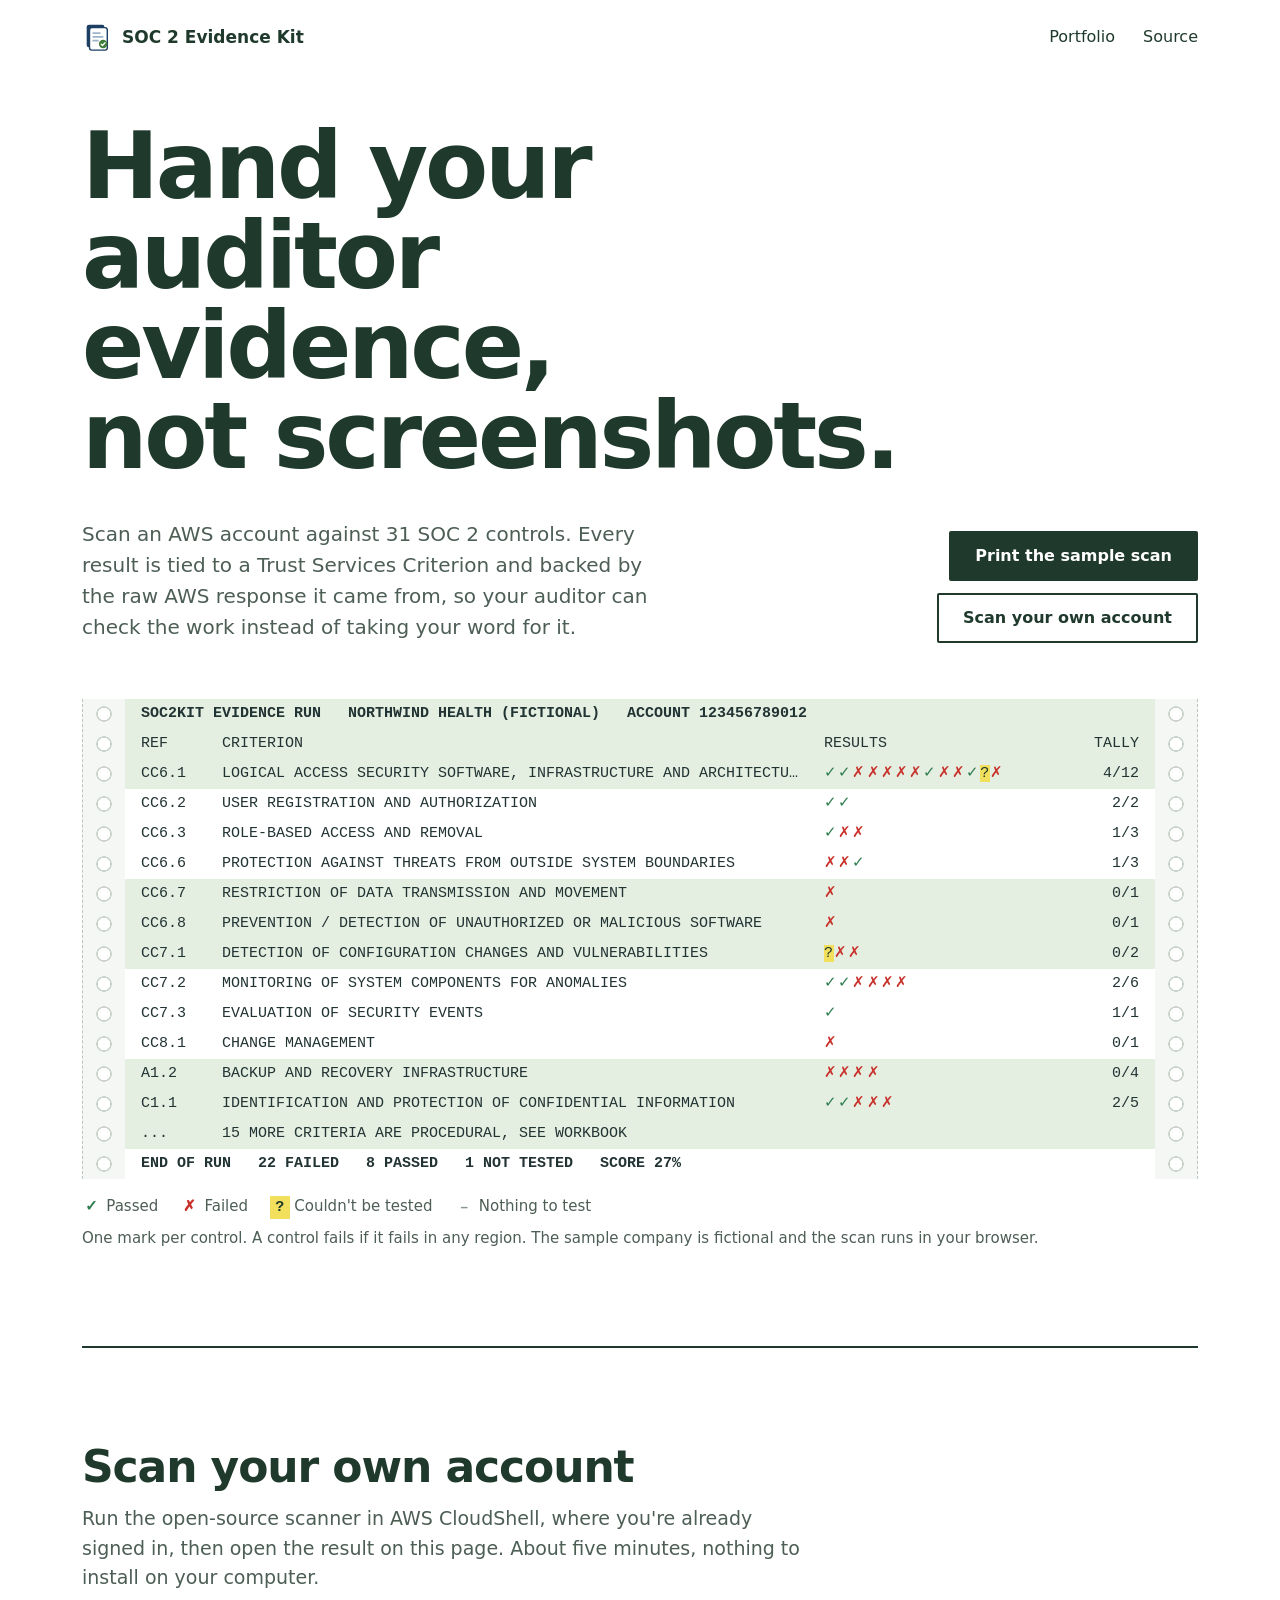
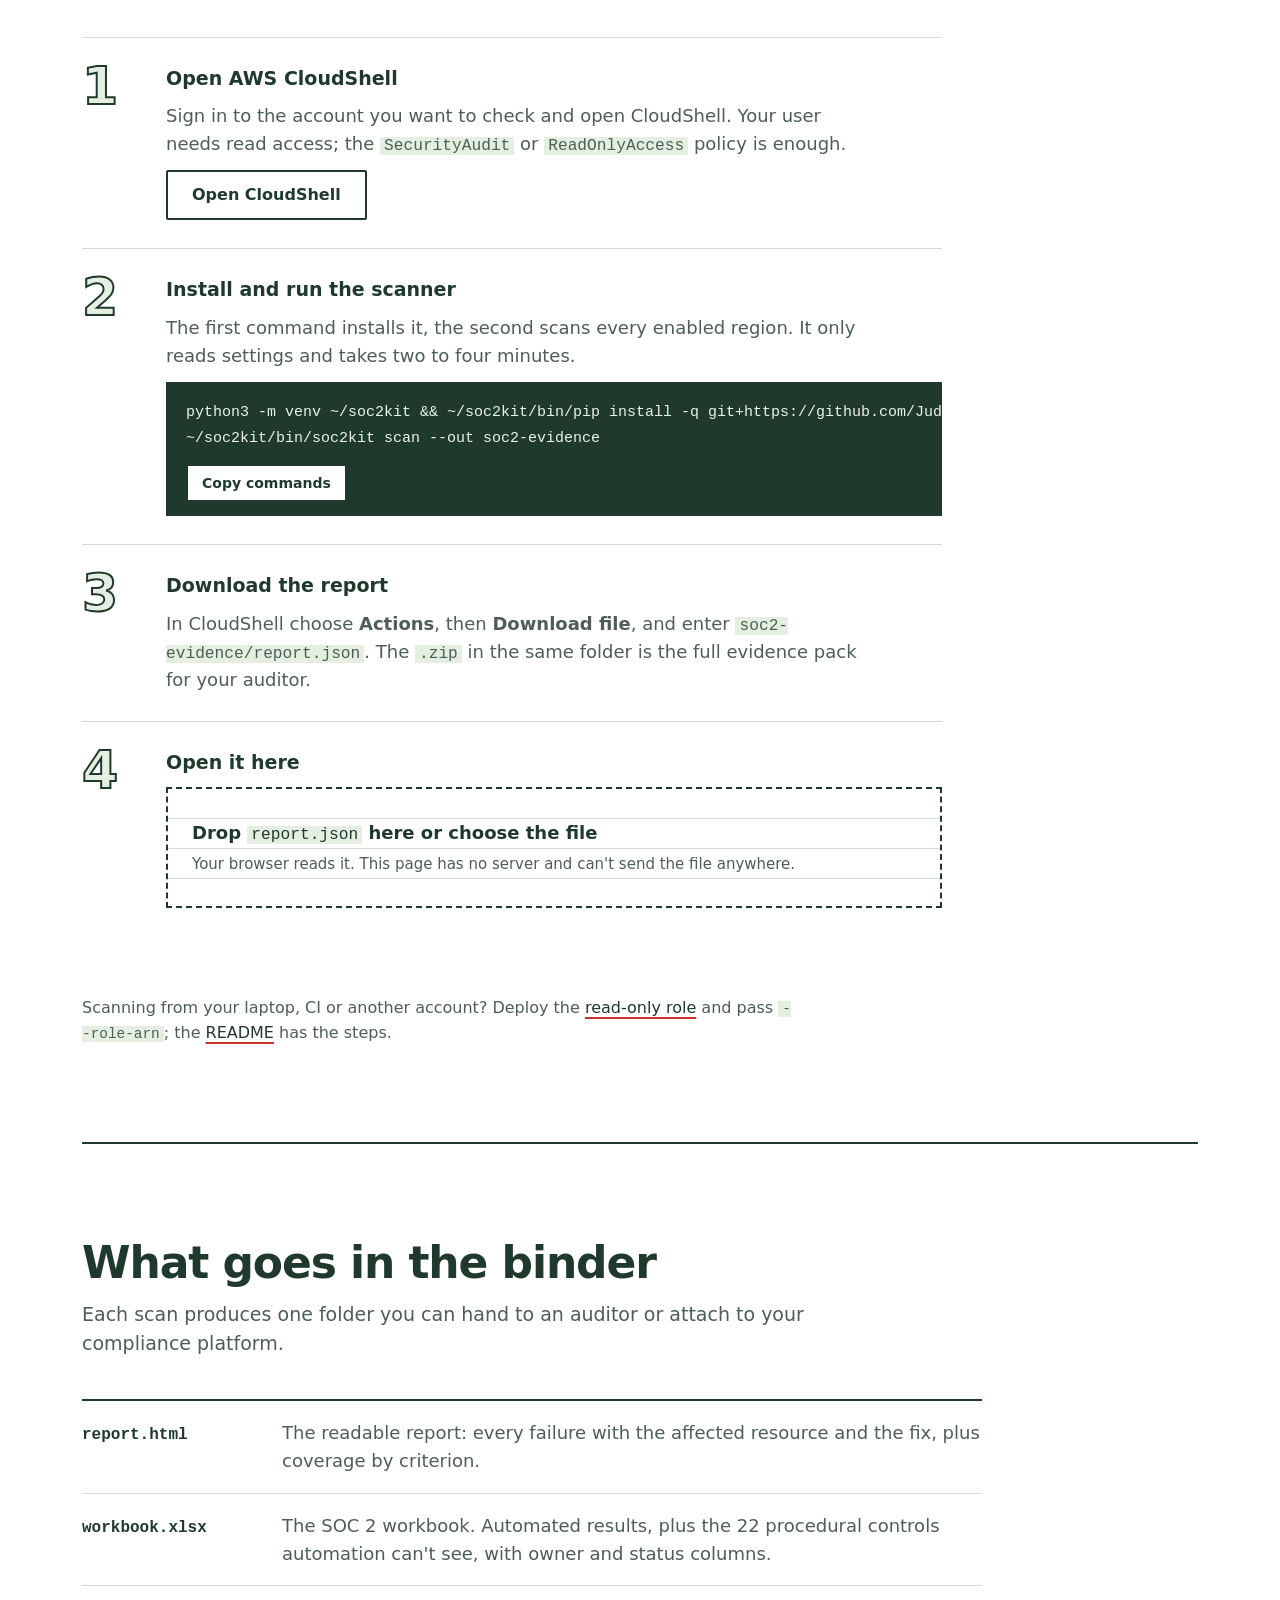
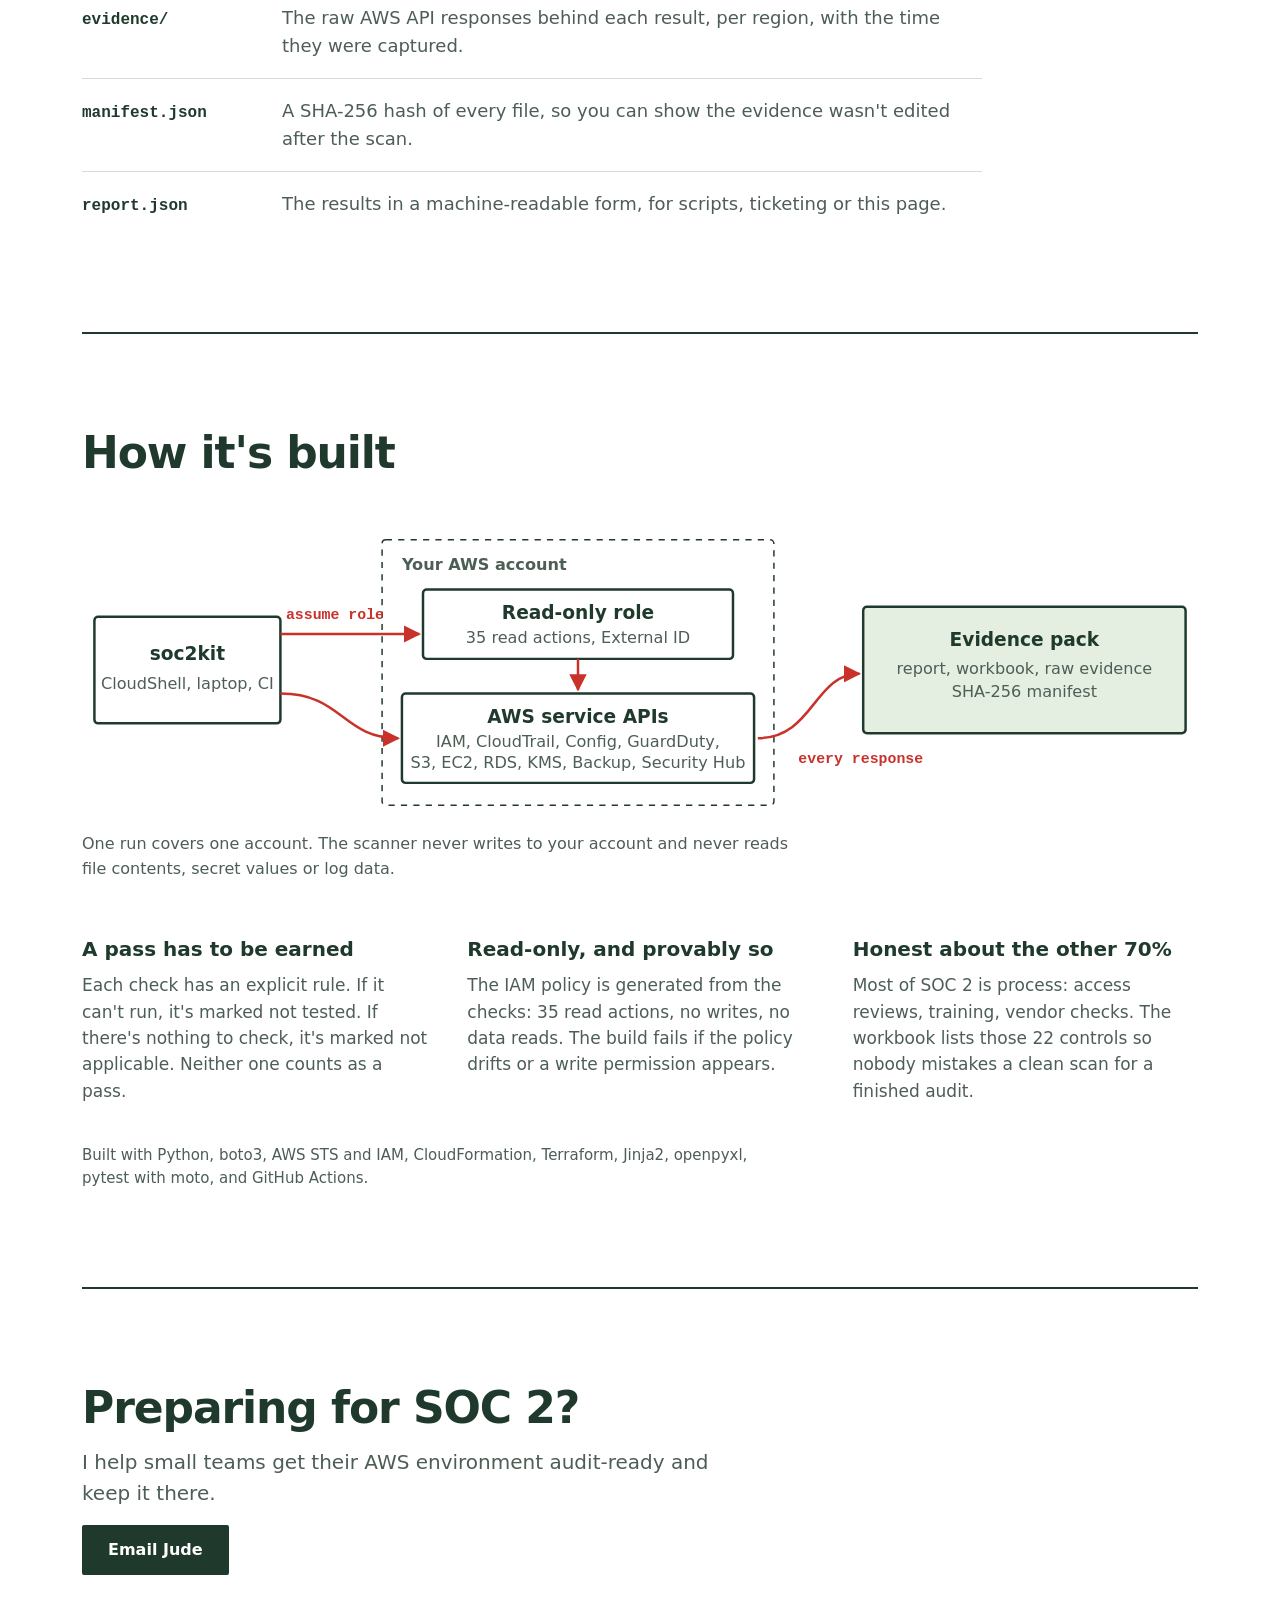
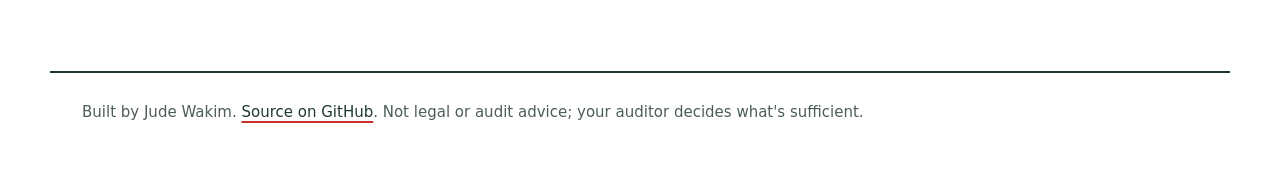
==== commit ebe8de61: "Score per control, not per region (v2.1.0) A real 17-region scan reported 144 failures because each " ====
--- a/web/index.html
+++ b/web/index.html
@@ -50,7 +50,7 @@
         <span><b class="tick fail" aria-hidden="true">✗</b> Failed</span>
         <span><b class="tick error" aria-hidden="true">?</b> Couldn't be tested</span>
         <span><b class="tick na" aria-hidden="true">–</b> Nothing to test</span>
-        <span class="legend-note">One mark per check, per region. The sample company is fictional and the scan runs in your browser.</span>
+        <span class="legend-note">One mark per control. A control fails if it fails in any region. The sample company is fictional and the scan runs in your browser.</span>
       </figcaption>
     </figure>
   </section>
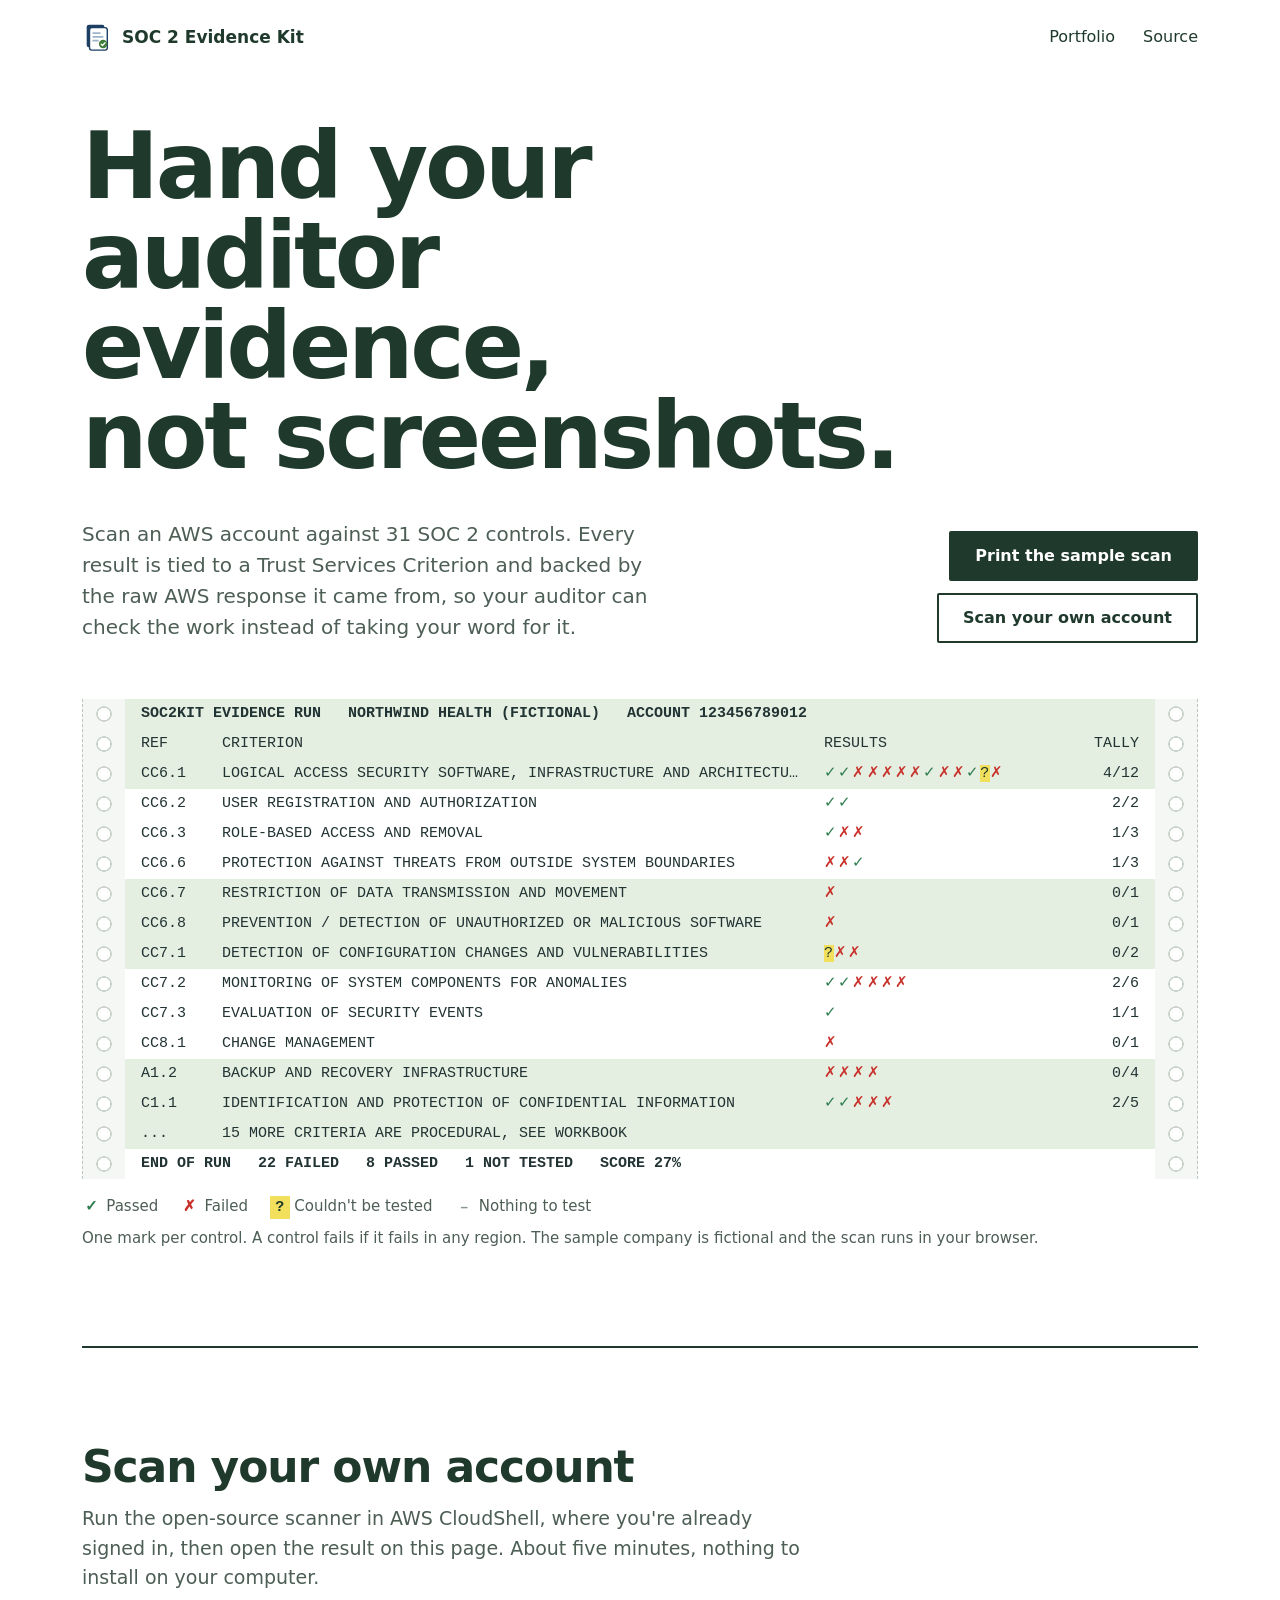
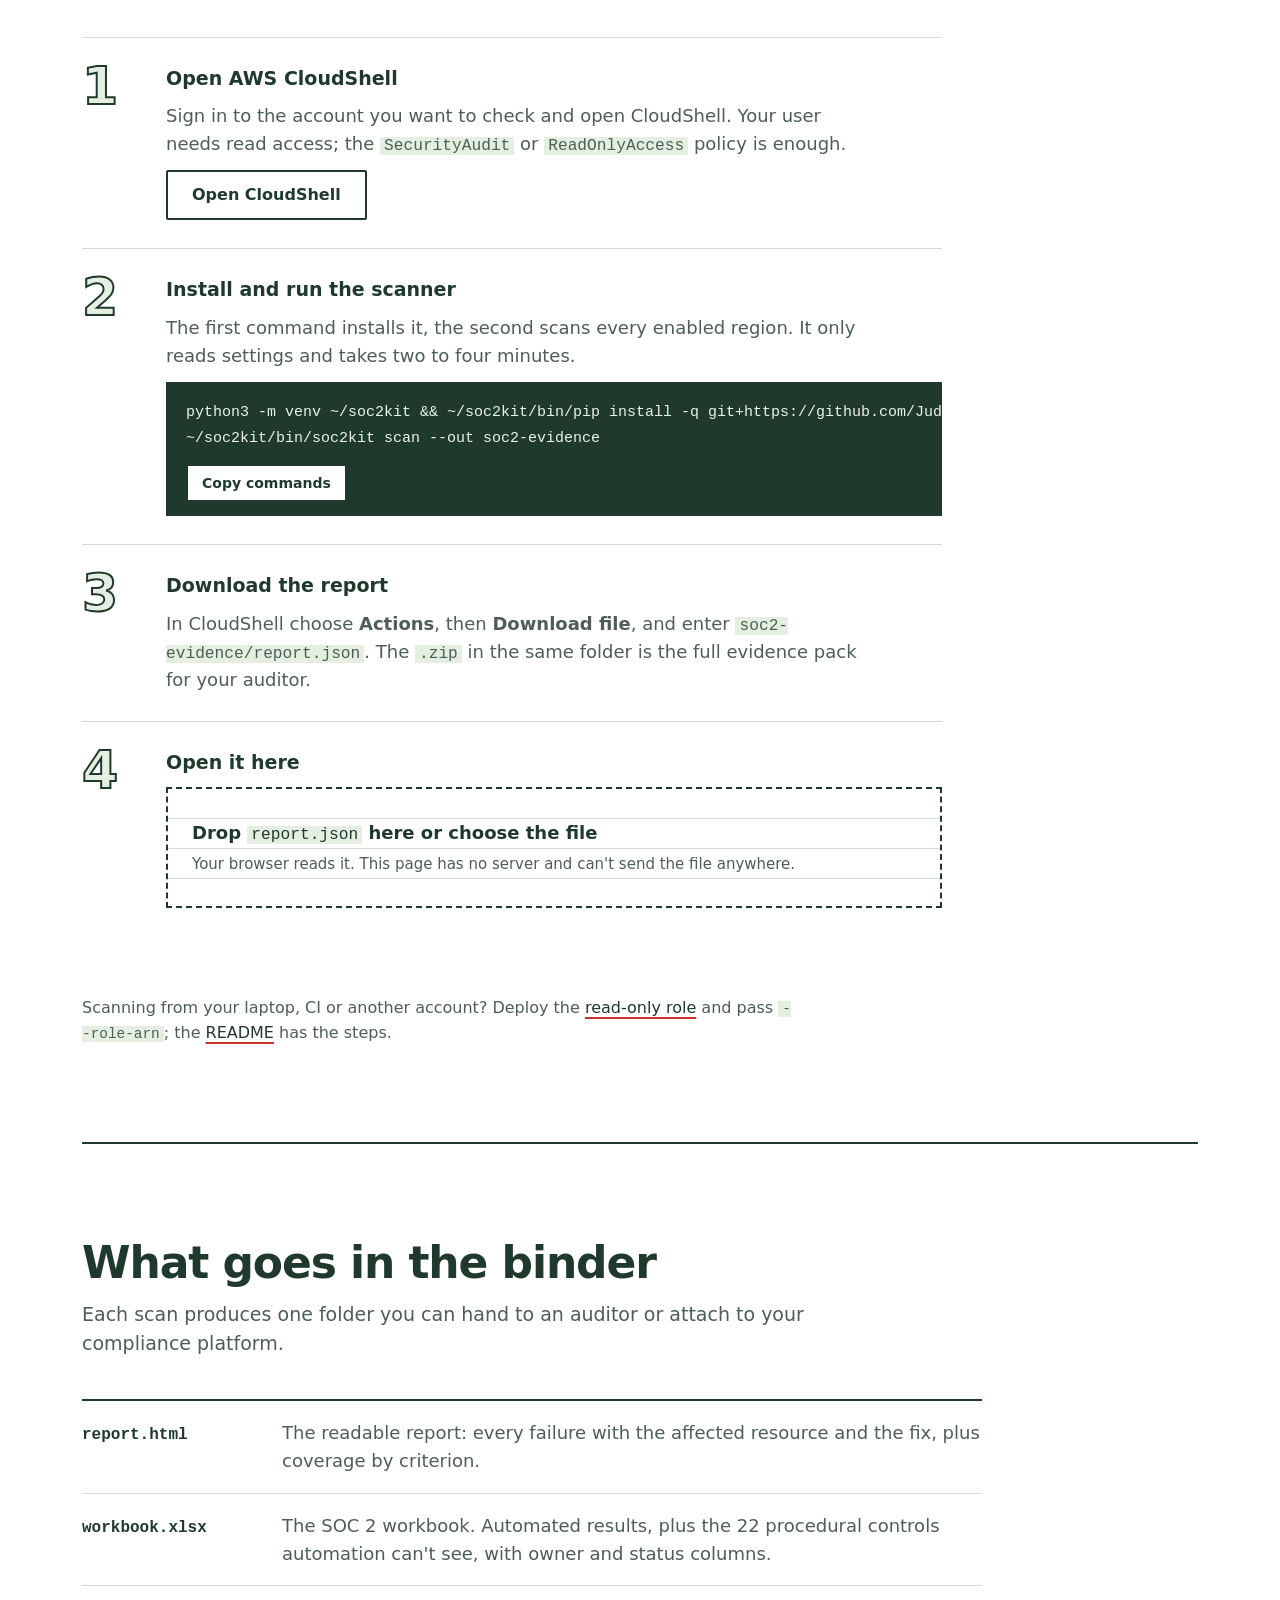
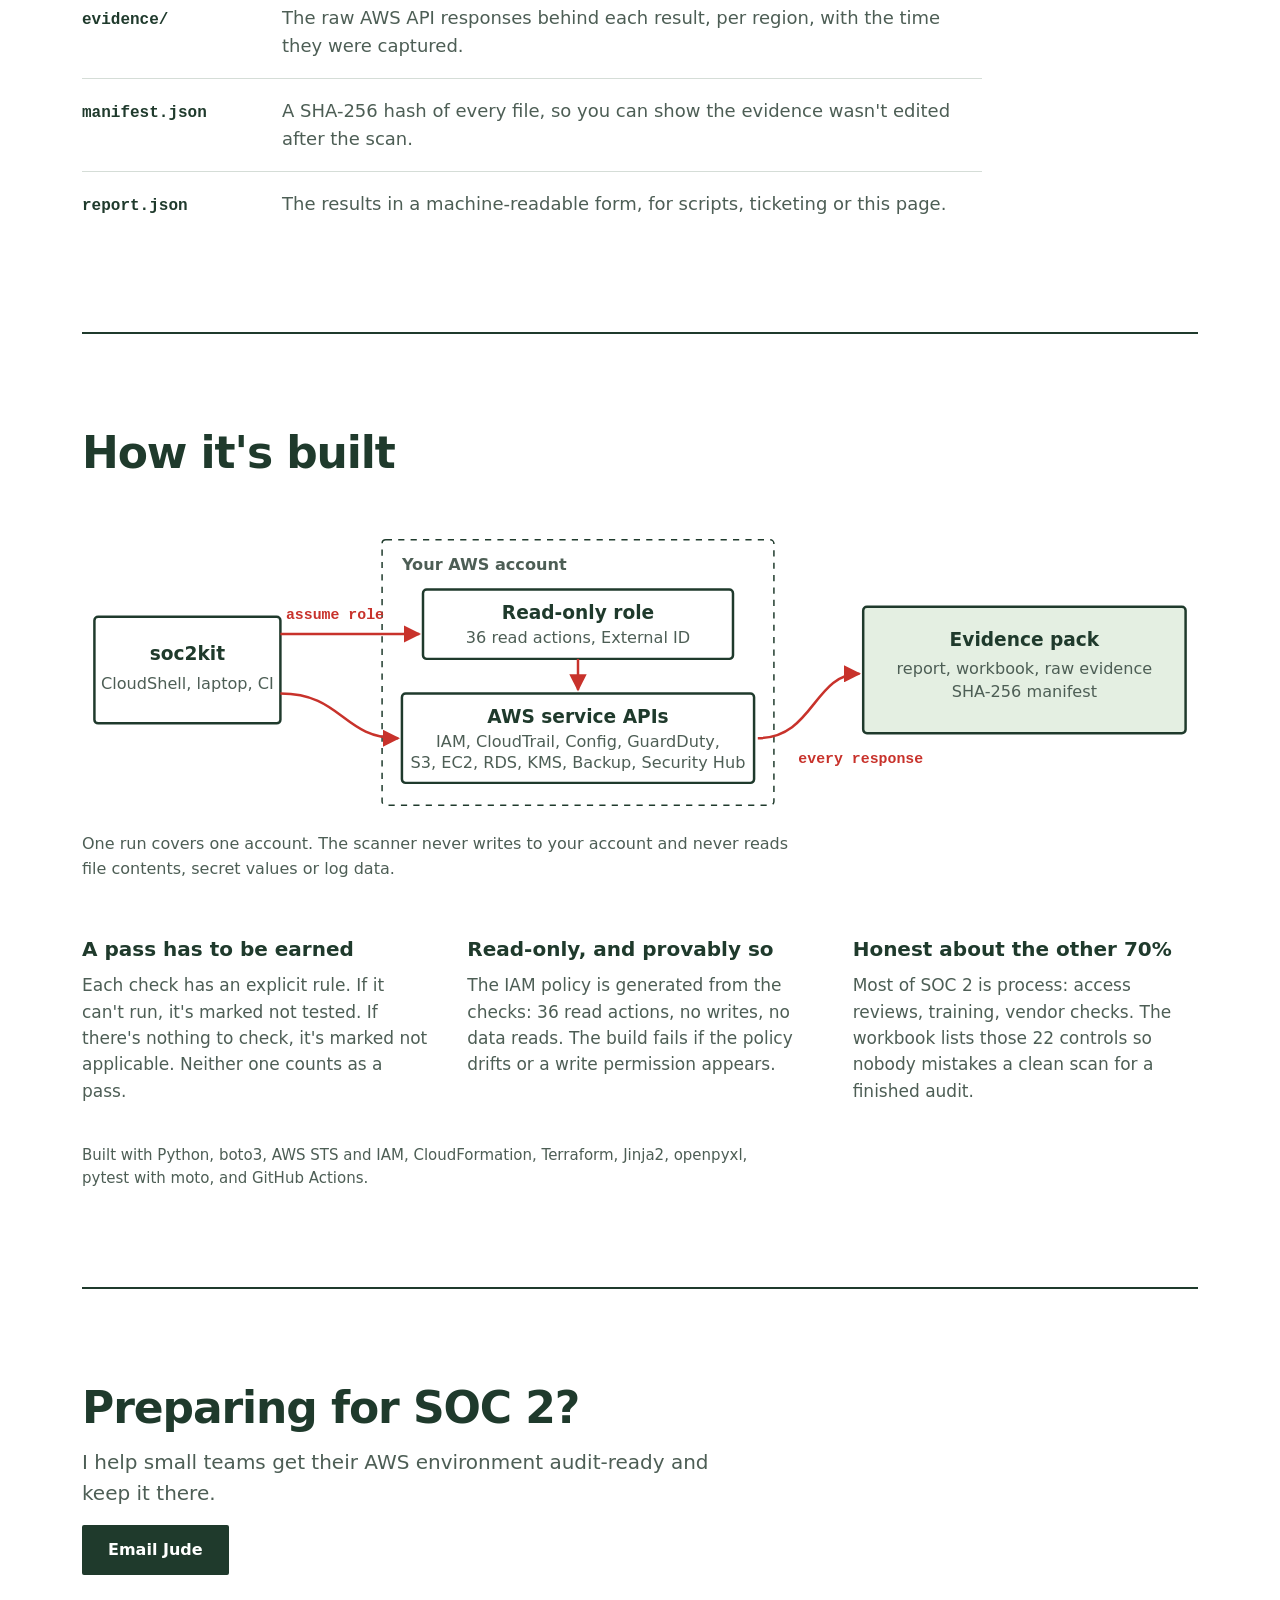
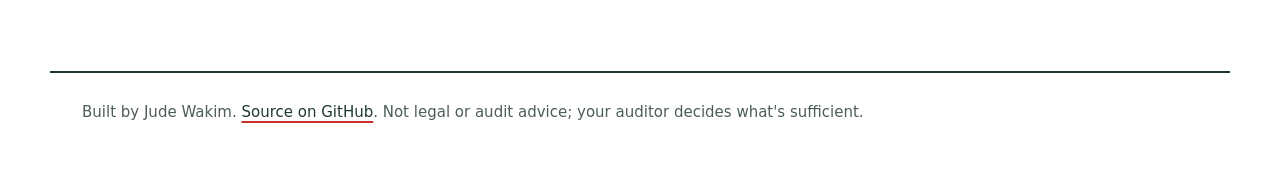
==== commit c3fd73bd: "Tighten two checks after the first real-account scan Reviewed a 17-region scan of a real account: no" ====
--- a/web/index.html
+++ b/web/index.html
@@ -152,7 +152,7 @@
         </defs>
         <g class="node"><rect x="10" y="78" width="150" height="86" rx="3"/><text x="85" y="113">soc2kit</text><text x="85" y="136" class="sub">CloudShell, laptop, CI</text></g>
         <g class="zone"><rect x="242" y="16" width="316" height="214" rx="3"/><text x="258" y="40" class="zone-label">Your AWS account</text></g>
-        <g class="node"><rect x="275" y="56" width="250" height="56" rx="3"/><text x="400" y="80">Read-only role</text><text x="400" y="99" class="sub">35 read actions, External ID</text></g>
+        <g class="node"><rect x="275" y="56" width="250" height="56" rx="3"/><text x="400" y="80">Read-only role</text><text x="400" y="99" class="sub">36 read actions, External ID</text></g>
         <g class="node"><rect x="258" y="140" width="284" height="72" rx="3"/><text x="400" y="164">AWS service APIs</text><text x="400" y="183" class="sub">IAM, CloudTrail, Config, GuardDuty,</text><text x="400" y="200" class="sub">S3, EC2, RDS, KMS, Backup, Security Hub</text></g>
         <g class="node out"><rect x="630" y="70" width="260" height="102" rx="3"/><text x="760" y="102">Evidence pack</text><text x="760" y="124" class="sub">report, workbook, raw evidence</text><text x="760" y="143" class="sub">SHA-256 manifest</text></g>
         <path class="flow" d="M160 92 H272" marker-end="url(#arrow)"/>
@@ -172,7 +172,7 @@
       </div>
       <div>
         <dt>Read-only, and provably so</dt>
-        <dd>The IAM policy is generated from the checks: 35 read actions, no writes, no data reads. The build fails if the policy drifts or a write permission appears.</dd>
+        <dd>The IAM policy is generated from the checks: 36 read actions, no writes, no data reads. The build fails if the policy drifts or a write permission appears.</dd>
       </div>
       <div>
         <dt>Honest about the other 70%</dt>
